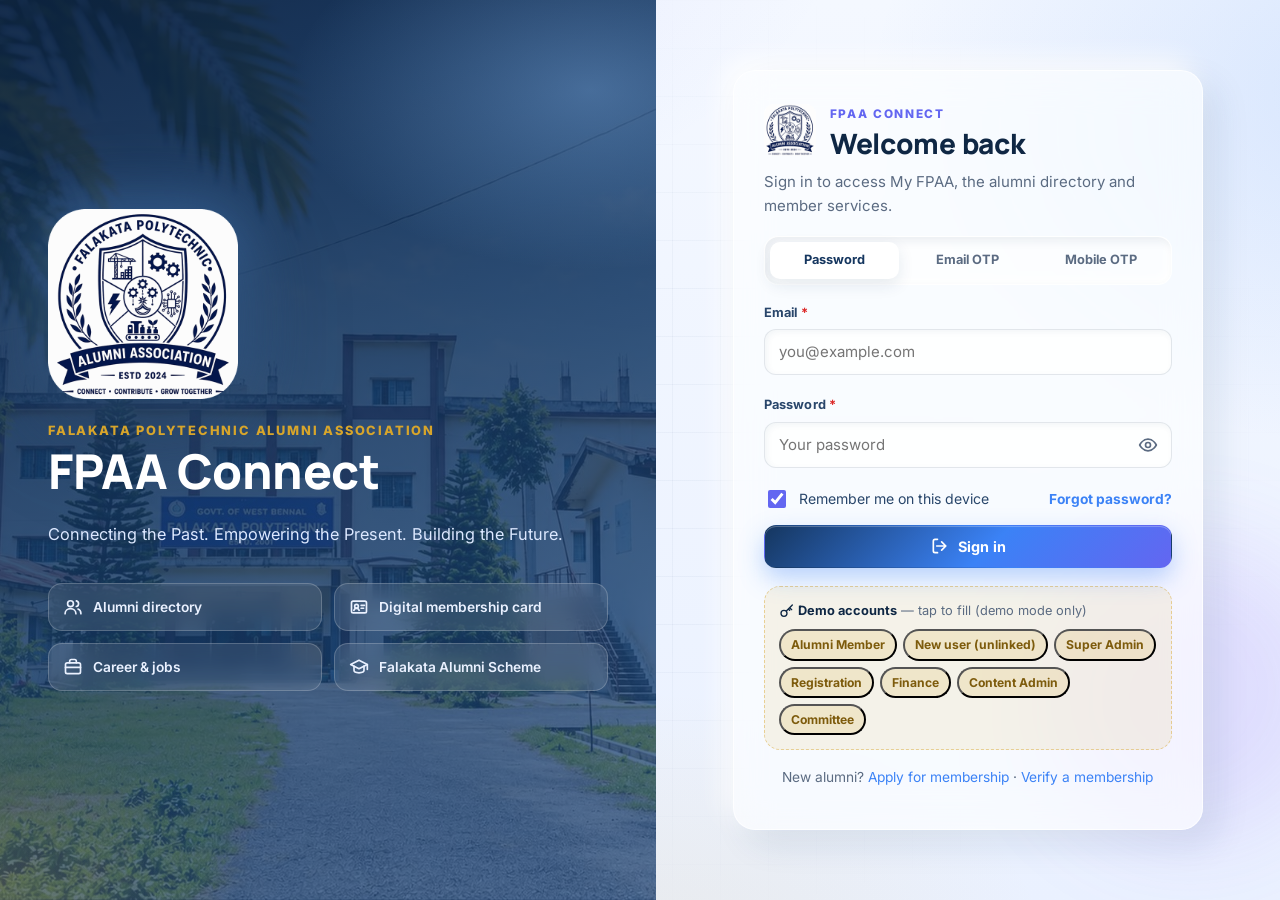
==== login.html @ 3164df7f "Add files via upload" ====
<!DOCTYPE html>
<html lang="en">
<head>
  <meta charset="UTF-8">
  <meta name="viewport" content="width=device-width, initial-scale=1, viewport-fit=cover">
  <title>Sign in — FPAA Connect</title>
  <meta name="description" content="Sign in to FPAA Connect, the official platform of Falakata Polytechnic Alumni Association.">
  <meta name="theme-color" content="#15365F">
  <link rel="icon" type="image/png" href="assets/fpaa-icon-192.png">
  <link rel="apple-touch-icon" href="assets/fpaa-icon-192.png">
  <link rel="preconnect" href="https://fonts.googleapis.com">
  <link rel="preconnect" href="https://fonts.gstatic.com" crossorigin>
  <link href="https://fonts.googleapis.com/css2?family=Inter:wght@400;500;600;700;800&family=Manrope:wght@600;700;800&display=swap" rel="stylesheet">
  <link rel="stylesheet" href="style.css">
</head>
<body data-page="login">
  <div class="app-bg" aria-hidden="true">
    <div class="grid-lines"></div>
    <div class="orb orb-1"></div>
    <div class="orb orb-2"></div>
  </div>

  <div class="login-page">
    <section class="login-brand">
      <img src="assets/fpaa-logo.png" alt="FPAA emblem" data-logo>
      <div>
        <div class="fn">FALAKATA POLYTECHNIC ALUMNI ASSOCIATION</div>
        <h1>FPAA Connect</h1>
      </div>
      <p>Connecting the Past. Empowering the Present. Building the Future.</p>
      <div class="login-feats" id="loginFeats"></div>
    </section>

    <section class="login-side">
      <div class="login-card glass" id="loginCard" aria-live="polite"></div>
    </section>
  </div>

  <div class="toast-stack" id="toastStack" aria-live="assertive"></div>

  <script src="supabase-config.js"></script>
  <script src="script.js"></script>
</body>
</html>
---- style.css ----
/* =====================================================================
   FPAA CONNECT — Design System
   Falakata Polytechnic Alumni Association
   Glassmorphism + Neumorphism + 3D UI
   ---------------------------------------------------------------------
   Sections:
     01 Tokens            09 Tables            17 Directory
     02 Base              10 Modals            18 Membership
     03 Background        11 Toasts/Alerts     19 Career / Events
     04 Layout/Sidebar    12 Charts            20 Donations / Achievements
     05 Topbar            13 Home              21 Memories / Scheme / Notices
     06 Glass surfaces    14 Gallery / Feed    22 Admin
     07 Buttons/Chips     15 My FPAA           23 Chat / Notifications
     08 Forms             16 About             24 Login / Footer / Print / Responsive
   ===================================================================== */

/* ---------- 01 TOKENS ---------- */
:root {
  --navy: #15365F;
  --navy-900: #0B2141;
  --navy-700: #1E4A80;
  --blue: #3B82F6;
  --blue-300: #93C5FD;
  --indigo: #6366F1;
  --violet: #8B5CF6;
  --gold: #D7A52B;
  --gold-soft: #F7E7B8;
  --teal: #0EA5A4;
  --green: #16A34A;
  --amber: #D97706;
  --red: #DC2626;

  --bg: #EEF4FF;
  --bg-2: #F7FAFF;
  --surface: rgba(255, 255, 255, 0.66);
  --surface-strong: rgba(255, 255, 255, 0.86);
  --surface-soft: rgba(255, 255, 255, 0.45);
  --border: rgba(255, 255, 255, 0.75);
  --line: rgba(21, 54, 95, 0.10);
  --line-strong: rgba(21, 54, 95, 0.18);

  --text: #0F2744;
  --text-2: #29466B;
  --muted: #5B6B82;
  --muted-2: #8394AB;

  --grad-brand: linear-gradient(135deg, #15365F 0%, #3B82F6 55%, #6366F1 100%);
  --grad-soft: linear-gradient(135deg, rgba(59, 130, 246, .12), rgba(99, 102, 241, .12));
  --grad-gold: linear-gradient(135deg, #F7DD8B, #D7A52B 55%, #A67C16);

  --shadow-neu: 14px 14px 34px rgba(21, 54, 95, 0.10), -10px -10px 26px rgba(255, 255, 255, 0.85);
  --shadow-soft: 0 10px 30px rgba(21, 54, 95, 0.08);
  --shadow-lift: 0 22px 48px rgba(21, 54, 95, 0.16);
  --shadow-inset: inset 4px 4px 10px rgba(21, 54, 95, 0.08), inset -4px -4px 10px rgba(255, 255, 255, 0.9);
  --glow: 0 0 0 1px rgba(99, 102, 241, .18), 0 8px 30px rgba(59, 130, 246, .22);

  --r-sm: 10px;
  --r-md: 16px;
  --r-lg: 22px;
  --r-xl: 28px;

  --sidebar-w: 272px;
  --topbar-h: 72px;

  --font-body: "Inter", system-ui, -apple-system, "Segoe UI", Roboto, sans-serif;
  --font-head: "Manrope", "Inter", system-ui, -apple-system, "Segoe UI", sans-serif;

  --ease: cubic-bezier(.22, .8, .24, 1);
  --t-fast: .18s var(--ease);
  --t-med: .35s var(--ease);
}

/* ---------- 02 BASE ---------- */
*, *::before, *::after { box-sizing: border-box; }
html { -webkit-text-size-adjust: 100%; scroll-behavior: smooth; }
body {
  margin: 0;
  font-family: var(--font-body);
  font-size: 15px;
  line-height: 1.6;
  color: var(--text);
  background: var(--bg);
  min-height: 100vh;
  overflow-x: hidden;
  -webkit-font-smoothing: antialiased;
}
h1, h2, h3, h4, h5 { font-family: var(--font-head); color: var(--text); margin: 0 0 .4em; line-height: 1.2; letter-spacing: -.01em; }
h1 { font-size: clamp(1.8rem, 3.2vw, 2.6rem); font-weight: 800; }
h2 { font-size: clamp(1.35rem, 2.2vw, 1.75rem); font-weight: 800; }
h3 { font-size: 1.15rem; font-weight: 700; }
h4 { font-size: 1rem; font-weight: 700; }
p { margin: 0 0 .8em; }
a { color: var(--blue); text-decoration: none; }
a:hover { text-decoration: underline; }
img { max-width: 100%; display: block; }
button, input, select, textarea { font: inherit; color: inherit; }
button { cursor: pointer; }
:focus-visible { outline: 3px solid rgba(59, 130, 246, .45); outline-offset: 2px; border-radius: 8px; }
.sr-only { position: absolute; width: 1px; height: 1px; padding: 0; margin: -1px; overflow: hidden; clip: rect(0 0 0 0); white-space: nowrap; border: 0; }
.muted { color: var(--muted); }
.small { font-size: .86rem; }
.nowrap { white-space: nowrap; }
.break { overflow-wrap: anywhere; word-break: break-word; }
.mono { font-family: ui-monospace, "SF Mono", Menlo, Consolas, monospace; font-size: .92em; }
.hidden { display: none !important; }
.stack > * + * { margin-top: 14px; }
.row { display: flex; align-items: center; gap: 10px; flex-wrap: wrap; }
.row-between { display: flex; align-items: center; justify-content: space-between; gap: 12px; flex-wrap: wrap; }
.grow { flex: 1 1 auto; min-width: 0; }
.eyebrow {
  display: inline-flex; align-items: center; gap: 8px;
  font-size: .74rem; font-weight: 800; letter-spacing: .14em; text-transform: uppercase;
  color: var(--indigo);
}
.ico { width: 20px; height: 20px; flex: none; display: inline-block; vertical-align: middle; }
.ico-sm { width: 16px; height: 16px; }
.ico-lg { width: 26px; height: 26px; }

/* ---------- 03 BACKGROUND ---------- */
.app-bg { position: fixed; inset: 0; z-index: -1; overflow: hidden; pointer-events: none;
  background:
    radial-gradient(1200px 600px at 10% -10%, rgba(99, 102, 241, .14), transparent 60%),
    radial-gradient(900px 600px at 110% 10%, rgba(59, 130, 246, .16), transparent 60%),
    radial-gradient(700px 500px at 50% 110%, rgba(215, 165, 43, .10), transparent 60%),
    linear-gradient(180deg, #F4F8FF 0%, #EAF1FF 100%);
}
.app-bg .orb { position: absolute; border-radius: 50%; filter: blur(50px); opacity: .55; animation: orbFloat 22s ease-in-out infinite; }
.app-bg .orb-1 { width: 380px; height: 380px; left: -80px; top: 30%; background: rgba(59, 130, 246, .30); }
.app-bg .orb-2 { width: 300px; height: 300px; right: -60px; top: 60%; background: rgba(139, 92, 246, .26); animation-delay: -7s; }
.app-bg .orb-3 { width: 240px; height: 240px; left: 45%; top: -80px; background: rgba(99, 102, 241, .22); animation-delay: -13s; }
.app-bg .grid-lines { position: absolute; inset: 0;
  background-image: linear-gradient(rgba(21, 54, 95, .035) 1px, transparent 1px), linear-gradient(90deg, rgba(21, 54, 95, .035) 1px, transparent 1px);
  background-size: 48px 48px; mask-image: radial-gradient(ellipse at center, #000 30%, transparent 75%);
}
@keyframes orbFloat { 0%, 100% { transform: translate(0, 0) scale(1); } 33% { transform: translate(40px, -30px) scale(1.08); } 66% { transform: translate(-30px, 20px) scale(.95); } }

/* ---------- 04 LAYOUT / SIDEBAR ---------- */
.app-shell { display: flex; min-height: 100vh; }
.sidebar {
  position: fixed; top: 0; left: 0; bottom: 0; width: var(--sidebar-w); z-index: 60;
  display: flex; flex-direction: column;
  padding: 18px 14px;
  background: linear-gradient(180deg, rgba(255, 255, 255, .80), rgba(240, 246, 255, .72));
  backdrop-filter: blur(22px) saturate(160%); -webkit-backdrop-filter: blur(22px) saturate(160%);
  border-right: 1px solid var(--border);
  box-shadow: 8px 0 40px rgba(21, 54, 95, .06);
  transition: transform var(--t-med);
}
.sb-brand { display: flex; align-items: center; gap: 12px; padding: 6px 8px 16px; border-bottom: 1px solid var(--line); margin-bottom: 10px; }
.sb-brand img { width: 50px; height: 50px; filter: drop-shadow(0 6px 12px rgba(21, 54, 95, .30)); transition: transform .6s var(--ease); }
.sb-brand:hover img { transform: perspective(300px) rotateY(-14deg) scale(1.05); }
.sb-brand .t1 { font-family: var(--font-head); font-weight: 800; font-size: 1.12rem; color: var(--navy); line-height: 1.1; }
.sb-brand .t2 { font-size: .68rem; font-weight: 700; letter-spacing: .08em; color: var(--muted); text-transform: uppercase; line-height: 1.3; }
.sb-nav { flex: 1; overflow-y: auto; padding: 4px 2px; scrollbar-width: thin; }
.sb-group { font-size: .68rem; font-weight: 800; letter-spacing: .14em; color: var(--muted-2); text-transform: uppercase; padding: 14px 12px 6px; }
.sb-link {
  position: relative; display: flex; align-items: center; gap: 12px; width: 100%;
  padding: 10px 12px; margin: 2px 0; border: 0; background: transparent; border-radius: 12px;
  color: var(--text-2); font-weight: 600; font-size: .93rem; text-align: left; text-decoration: none;
  transition: background var(--t-fast), color var(--t-fast), transform var(--t-fast);
}
.sb-link:hover { background: rgba(59, 130, 246, .08); color: var(--navy); text-decoration: none; transform: translateX(2px); }
.sb-link .ico { color: var(--muted); transition: color var(--t-fast); }
.sb-link.active { background: linear-gradient(135deg, rgba(59, 130, 246, .16), rgba(99, 102, 241, .14)); color: var(--navy); box-shadow: inset 0 0 0 1px rgba(99, 102, 241, .18); }
.sb-link.active .ico { color: var(--indigo); }
.sb-link.active::before { content: ""; position: absolute; left: -14px; top: 8px; bottom: 8px; width: 4px; border-radius: 0 4px 4px 0; background: var(--grad-brand); box-shadow: 0 0 12px rgba(99, 102, 241, .6); }
.sb-link .lock { margin-left: auto; width: 14px; height: 14px; color: var(--muted-2); }
.sb-foot { border-top: 1px solid var(--line); padding: 12px 6px 2px; font-size: .74rem; color: var(--muted); }
.sb-foot .mode { display: inline-flex; align-items: center; gap: 6px; padding: 4px 10px; border-radius: 99px; background: rgba(215, 165, 43, .14); color: #8A6510; font-weight: 700; }
.sb-foot .mode.live { background: rgba(22, 163, 74, .12); color: var(--green); }
.sb-overlay { position: fixed; inset: 0; background: rgba(11, 33, 65, .35); backdrop-filter: blur(3px); z-index: 55; opacity: 0; visibility: hidden; transition: opacity var(--t-med), visibility var(--t-med); }

.main { flex: 1; min-width: 0; margin-left: var(--sidebar-w); display: flex; flex-direction: column; min-height: 100vh; }
.view { flex: 1; width: 100%; max-width: 1480px; margin: 0 auto; padding: 26px 30px 90px; }
.view-enter { animation: morphIn .55s var(--ease) both; }
@keyframes morphIn { from { opacity: 0; transform: translateY(14px) scale(.985); filter: blur(6px); } to { opacity: 1; transform: none; filter: none; } }
.reveal { animation: fadeUp .6s var(--ease) both; }
@keyframes fadeUp { from { opacity: 0; transform: translateY(12px); } to { opacity: 1; transform: none; } }

/* ---------- 05 TOPBAR ---------- */
.topbar {
  position: sticky; top: 0; z-index: 40; height: var(--topbar-h);
  display: flex; align-items: center; gap: 14px; padding: 0 30px;
  background: rgba(244, 248, 255, .72); backdrop-filter: blur(18px) saturate(160%); -webkit-backdrop-filter: blur(18px) saturate(160%);
  border-bottom: 1px solid var(--border);
}
.icon-btn.tb-burger { display: none; }
.tb-title { min-width: 0; flex: 1; }
.tb-title .crumb { font-size: .72rem; font-weight: 700; letter-spacing: .1em; text-transform: uppercase; color: var(--muted-2); }
.tb-title .name { font-family: var(--font-head); font-weight: 800; font-size: 1.2rem; color: var(--navy); white-space: nowrap; overflow: hidden; text-overflow: ellipsis; }
.tb-actions { display: flex; align-items: center; gap: 10px; }
.icon-btn {
  position: relative; width: 44px; height: 44px; border-radius: 14px; border: 1px solid var(--border);
  display: inline-grid; place-items: center; color: var(--navy);
  background: var(--surface-strong); box-shadow: 6px 6px 14px rgba(21, 54, 95, .08), -4px -4px 12px rgba(255, 255, 255, .9);
  transition: transform var(--t-fast), box-shadow var(--t-fast);
}
.icon-btn:hover { transform: translateY(-2px); box-shadow: var(--glow); }
.icon-btn .badge { position: absolute; top: -5px; right: -5px; }
.badge { min-width: 20px; height: 20px; padding: 0 6px; border-radius: 99px; background: linear-gradient(135deg, #EF4444, #DB2777); color: #fff; font-size: .7rem; font-weight: 800; display: inline-grid; place-items: center; box-shadow: 0 4px 10px rgba(219, 39, 119, .35); }
.user-chip { display: flex; align-items: center; gap: 10px; padding: 5px 12px 5px 5px; border-radius: 99px; border: 1px solid var(--border); background: var(--surface-strong); box-shadow: var(--shadow-soft); max-width: 260px; }
.user-chip .who { min-width: 0; line-height: 1.2; }
.user-chip .who b { display: block; font-size: .86rem; white-space: nowrap; overflow: hidden; text-overflow: ellipsis; }
.user-chip .who span { font-size: .72rem; color: var(--muted); }

/* ---------- 06 GLASS SURFACES ---------- */
.glass {
  background: var(--surface);
  backdrop-filter: blur(18px) saturate(160%); -webkit-backdrop-filter: blur(18px) saturate(160%);
  border: 1px solid var(--border);
  border-radius: var(--r-lg);
  box-shadow: var(--shadow-neu);
}
.card { padding: 22px; min-width: 0; }
.card-lift { transition: transform var(--t-med), box-shadow var(--t-med); }
.card-lift:hover { transform: translateY(-4px); box-shadow: var(--shadow-lift); }
.card-head { display: flex; align-items: flex-start; justify-content: space-between; gap: 12px; margin-bottom: 16px; flex-wrap: wrap; }
.card-head h3 { margin: 2px 0 0; }
.card-head .sub { margin: 4px 0 0; color: var(--muted); font-size: .9rem; }
.section { margin-top: 26px; }
.section-head { display: flex; align-items: flex-end; justify-content: space-between; gap: 14px; margin-bottom: 16px; flex-wrap: wrap; }
.section-head h2 { margin: 4px 0 0; }
.section-head p { margin: 4px 0 0; color: var(--muted); max-width: 760px; }
.page-head { display: flex; align-items: flex-end; justify-content: space-between; gap: 18px; flex-wrap: wrap; margin-bottom: 22px; }
.page-head h1 { margin: 6px 0 4px; }
.page-head p { margin: 0; color: var(--muted); max-width: 760px; }
.ico-tile {
  width: 46px; height: 46px; border-radius: 14px; display: grid; place-items: center; flex: none;
  color: #fff; background: var(--grad-brand); box-shadow: 0 10px 22px rgba(59, 130, 246, .35), inset 0 1px 0 rgba(255, 255, 255, .35);
}
.ico-tile.gold { background: var(--grad-gold); box-shadow: 0 10px 22px rgba(215, 165, 43, .35); }
.ico-tile.violet { background: linear-gradient(135deg, #6366F1, #8B5CF6); }
.ico-tile.teal { background: linear-gradient(135deg, #0EA5A4, #3B82F6); }
.ico-tile.soft { background: var(--grad-soft); color: var(--indigo); box-shadow: var(--shadow-inset); }
.grid { display: grid; gap: 18px; }
.grid-2 { grid-template-columns: repeat(2, minmax(0, 1fr)); }
.grid-3 { grid-template-columns: repeat(3, minmax(0, 1fr)); }
.grid-4 { grid-template-columns: repeat(4, minmax(0, 1fr)); }
.grid-auto { grid-template-columns: repeat(auto-fill, minmax(260px, 1fr)); }
.split-2 { grid-template-columns: minmax(0, 1.6fr) minmax(0, 1fr); }
.grid > *, .quick-list > *, .stack > * { min-width: 0; }
.grid-auto-sm { grid-template-columns: repeat(auto-fill, minmax(200px, 1fr)); }
.divider { height: 1px; background: var(--line); margin: 16px 0; border: 0; }

/* ---------- 07 BUTTONS / CHIPS / PILLS ---------- */
.btn {
  display: inline-flex; align-items: center; justify-content: center; gap: 8px;
  min-height: 42px; padding: 9px 18px; border-radius: 12px; border: 1px solid transparent;
  font-weight: 700; font-size: .9rem; letter-spacing: .01em; white-space: nowrap; text-decoration: none;
  transition: transform var(--t-fast), box-shadow var(--t-fast), background var(--t-fast), opacity var(--t-fast);
}
.btn:hover { text-decoration: none; transform: translateY(-2px); }
.btn:active { transform: translateY(0) scale(.98); }
.btn[disabled], .btn.is-disabled { opacity: .5; cursor: not-allowed; transform: none !important; box-shadow: none !important; }
.btn-primary { color: #fff; background: var(--grad-brand); box-shadow: 0 10px 24px rgba(59, 130, 246, .35), inset 0 1px 0 rgba(255, 255, 255, .25); }
.btn-primary:hover { box-shadow: 0 14px 30px rgba(99, 102, 241, .42); }
.btn-gold { color: #3A2A05; background: var(--grad-gold); box-shadow: 0 10px 22px rgba(215, 165, 43, .35); }
.btn-ghost { color: var(--navy); background: var(--surface-strong); border-color: var(--border); box-shadow: 6px 6px 14px rgba(21, 54, 95, .07), -4px -4px 12px rgba(255, 255, 255, .9); }
.btn-ghost:hover { box-shadow: var(--glow); }
.btn-soft { color: var(--indigo); background: rgba(99, 102, 241, .10); }
.btn-danger { color: #fff; background: linear-gradient(135deg, #EF4444, #DC2626); box-shadow: 0 8px 20px rgba(220, 38, 38, .28); }
.btn-success { color: #fff; background: linear-gradient(135deg, #22C55E, #16A34A); box-shadow: 0 8px 20px rgba(22, 163, 74, .26); }
.btn-sm { min-height: 34px; padding: 6px 12px; font-size: .8rem; border-radius: 10px; }
.btn-xs { min-height: 28px; padding: 4px 10px; font-size: .74rem; border-radius: 8px; gap: 5px; }
.btn-block { width: 100%; }
.btn .spinner { width: 16px; height: 16px; border-radius: 50%; border: 2px solid currentColor; border-right-color: transparent; animation: spin .7s linear infinite; }
@keyframes spin { to { transform: rotate(360deg); } }
.btn-group { display: flex; gap: 8px; flex-wrap: wrap; }
.link-btn { background: none; border: 0; padding: 0; color: var(--blue); font-weight: 700; }
.link-btn:hover { text-decoration: underline; }

.chip { display: inline-flex; align-items: center; gap: 6px; padding: 4px 10px; border-radius: 99px; font-size: .76rem; font-weight: 700; background: rgba(59, 130, 246, .10); color: var(--navy-700); white-space: nowrap; max-width: 100%; overflow: hidden; text-overflow: ellipsis; }
.chip.gold { background: rgba(215, 165, 43, .16); color: #7D5B0C; }
.chip.violet { background: rgba(139, 92, 246, .12); color: #5B34C7; }
.chip.teal { background: rgba(14, 165, 164, .12); color: #0B7C7B; }
.chip.slate { background: rgba(91, 107, 130, .12); color: var(--text-2); }
.pill { display: inline-flex; align-items: center; gap: 6px; padding: 4px 11px; border-radius: 99px; font-size: .74rem; font-weight: 800; letter-spacing: .02em; white-space: nowrap; border: 1px solid transparent; }
.pill::before { content: ""; width: 7px; height: 7px; border-radius: 50%; background: currentColor; }
.pill-green { color: #15803D; background: rgba(34, 197, 94, .14); border-color: rgba(34, 197, 94, .25); }
.pill-amber { color: #B45309; background: rgba(245, 158, 11, .14); border-color: rgba(245, 158, 11, .28); }
.pill-blue { color: #1D4ED8; background: rgba(59, 130, 246, .12); border-color: rgba(59, 130, 246, .25); }
.pill-violet { color: #6D28D9; background: rgba(139, 92, 246, .12); border-color: rgba(139, 92, 246, .25); }
.pill-red { color: #B91C1C; background: rgba(239, 68, 68, .12); border-color: rgba(239, 68, 68, .25); }
.pill-slate { color: #475569; background: rgba(100, 116, 139, .12); border-color: rgba(100, 116, 139, .25); }
.pill-gold { color: #8A6510; background: rgba(215, 165, 43, .16); border-color: rgba(215, 165, 43, .35); }

.tabs { display: inline-flex; gap: 4px; padding: 5px; border-radius: 14px; background: rgba(255, 255, 255, .55); border: 1px solid var(--border); box-shadow: var(--shadow-inset); flex-wrap: wrap; max-width: 100%; }
.tab { border: 0; background: transparent; padding: 8px 16px; border-radius: 10px; font-weight: 700; font-size: .86rem; color: var(--muted); transition: all var(--t-fast); white-space: nowrap; }
.tab:hover { color: var(--navy); }
.tab.active { background: #fff; color: var(--navy); box-shadow: 0 6px 16px rgba(21, 54, 95, .10); }

/* ---------- 08 FORMS ---------- */
.form-grid { display: grid; grid-template-columns: repeat(2, minmax(0, 1fr)); gap: 14px 16px; }
.form-grid .span-2 { grid-column: 1 / -1; }
.field { display: flex; flex-direction: column; gap: 6px; min-width: 0; }
.field > label, .field-label { font-size: .8rem; font-weight: 700; color: var(--text-2); letter-spacing: .01em; }
.field .req { color: var(--red); }
.field .hint { font-size: .76rem; color: var(--muted); }
.field .err { font-size: .76rem; color: var(--red); font-weight: 600; min-height: 0; }
.input, .select, .textarea {
  width: 100%; min-height: 44px; padding: 10px 14px; border-radius: 12px;
  border: 1px solid rgba(21, 54, 95, .12); background: rgba(255, 255, 255, .85);
  box-shadow: inset 2px 2px 6px rgba(21, 54, 95, .05);
  transition: border-color var(--t-fast), box-shadow var(--t-fast), background var(--t-fast);
  min-width: 0;
}
.textarea { min-height: 110px; resize: vertical; line-height: 1.5; }
.select { appearance: none; -webkit-appearance: none; padding-right: 38px;
  background-image: url("data:image/svg+xml,%3Csvg xmlns='http://www.w3.org/2000/svg' width='16' height='16' fill='none' stroke='%235B6B82' stroke-width='2' stroke-linecap='round' stroke-linejoin='round' viewBox='0 0 24 24'%3E%3Cpath d='m6 9 6 6 6-6'/%3E%3C/svg%3E");
  background-repeat: no-repeat; background-position: right 12px center; }
.input:focus, .select:focus, .textarea:focus { outline: none; border-color: rgba(59, 130, 246, .55); box-shadow: 0 0 0 4px rgba(59, 130, 246, .14); background: #fff; }
.input[disabled], .select[disabled], .textarea[disabled] { background: rgba(226, 234, 246, .6); color: var(--muted); cursor: not-allowed; }
.input.invalid, .select.invalid, .textarea.invalid { border-color: rgba(220, 38, 38, .55); box-shadow: 0 0 0 4px rgba(220, 38, 38, .10); }
.input-icon { position: relative; }
.input-icon .ico { position: absolute; left: 13px; top: 50%; transform: translateY(-50%); color: var(--muted-2); pointer-events: none; }
.input-icon .input { padding-left: 40px; }
.check { display: flex; align-items: flex-start; gap: 10px; font-size: .88rem; color: var(--text-2); cursor: pointer; }
.check input { width: 18px; height: 18px; margin-top: 2px; accent-color: var(--indigo); flex: none; }
.form-actions { display: flex; gap: 10px; justify-content: flex-end; flex-wrap: wrap; margin-top: 18px; }
.file-drop {
  display: flex; align-items: center; gap: 14px; padding: 14px; border-radius: 14px;
  border: 1.5px dashed rgba(99, 102, 241, .35); background: rgba(99, 102, 241, .05);
}
.file-drop input[type=file] { font-size: .82rem; max-width: 100%; min-width: 0; }
.preview-thumb { width: 72px; height: 72px; border-radius: 14px; object-fit: cover; background: var(--grad-soft); flex: none; border: 2px solid #fff; box-shadow: var(--shadow-soft); }

.toolbar { display: flex; gap: 10px; flex-wrap: wrap; align-items: center; padding: 14px; margin-bottom: 18px; }
.toolbar .input-icon { flex: 1 1 240px; min-width: 200px; }
.toolbar .select { width: auto; min-width: 150px; flex: 0 1 190px; }
.toolbar .count { margin-left: auto; font-size: .82rem; color: var(--muted); font-weight: 600; white-space: nowrap; }

/* ---------- 09 TABLES ---------- */
.table-wrap { width: 100%; overflow: auto; border-radius: var(--r-md); border: 1px solid var(--line); background: rgba(255, 255, 255, .6); -webkit-overflow-scrolling: touch; }
.table-wrap.tall { max-height: 560px; }
.data-table { width: 100%; border-collapse: separate; border-spacing: 0; font-size: .86rem; min-width: 640px; }
.data-table th {
  position: sticky; top: 0; z-index: 1; text-align: left; font-size: .72rem; font-weight: 800; letter-spacing: .08em; text-transform: uppercase;
  color: var(--muted); background: rgba(241, 246, 255, .96); padding: 12px 14px; border-bottom: 1px solid var(--line-strong); white-space: nowrap;
}
.data-table td { padding: 12px 14px; border-bottom: 1px solid var(--line); vertical-align: middle; color: var(--text-2); }
.data-table tr:last-child td { border-bottom: 0; }
.data-table tbody tr { transition: background var(--t-fast); }
.data-table tbody tr:hover { background: rgba(59, 130, 246, .05); }
.data-table .t-strong { font-weight: 700; color: var(--text); }
.data-table .actions { display: flex; gap: 6px; flex-wrap: nowrap; }
.data-table.wide { min-width: 1280px; }
.pager { display: flex; align-items: center; justify-content: space-between; gap: 10px; flex-wrap: wrap; margin-top: 14px; font-size: .84rem; color: var(--muted); }
.pager .pages { display: flex; gap: 6px; flex-wrap: wrap; }
.pager .pg { min-width: 36px; height: 36px; border-radius: 10px; border: 1px solid var(--border); background: var(--surface-strong); font-weight: 700; color: var(--navy); }
.pager .pg.active { background: var(--grad-brand); color: #fff; border-color: transparent; }
.pager .pg[disabled] { opacity: .45; cursor: not-allowed; }

/* ---------- 10 MODALS ---------- */
.modal-root { position: fixed; inset: 0; z-index: 200; display: grid; place-items: center; padding: 20px; visibility: hidden; }
.modal-root.open { visibility: visible; }
.modal-backdrop { position: absolute; inset: 0; background: rgba(11, 33, 65, .42); backdrop-filter: blur(8px); -webkit-backdrop-filter: blur(8px); opacity: 0; transition: opacity var(--t-med); }
.modal-root.open .modal-backdrop { opacity: 1; }
.modal {
  position: relative; width: min(720px, 100%); max-height: calc(100vh - 40px); max-height: calc(100dvh - 40px);
  display: flex; flex-direction: column; border-radius: var(--r-xl);
  background: linear-gradient(160deg, rgba(255, 255, 255, .94), rgba(240, 246, 255, .90));
  backdrop-filter: blur(24px); -webkit-backdrop-filter: blur(24px);
  border: 1px solid var(--border); box-shadow: 0 40px 90px rgba(11, 33, 65, .35);
  opacity: 0; transform: translateY(18px) scale(.97); transition: opacity var(--t-med), transform var(--t-med);
}
.modal-root.open .modal { opacity: 1; transform: none; }
.modal.sm { width: min(480px, 100%); }
.modal.lg { width: min(960px, 100%); }
.modal.xl { width: min(1140px, 100%); }
.modal-head { display: flex; align-items: flex-start; gap: 14px; padding: 20px 22px 14px; border-bottom: 1px solid var(--line); }
.modal-head .ttl { flex: 1; min-width: 0; }
.modal-head h3 { margin: 2px 0 0; overflow-wrap: anywhere; }
.modal-close { flex: none; }
.modal-body { padding: 20px 22px; overflow-y: auto; overflow-x: hidden; }
.modal-foot { padding: 14px 22px 20px; border-top: 1px solid var(--line); display: flex; justify-content: flex-end; gap: 10px; flex-wrap: wrap; }
.modal-hero-img { width: 100%; aspect-ratio: 16 / 7; object-fit: cover; border-radius: var(--r-md); margin-bottom: 16px; }
.kv { display: grid; grid-template-columns: minmax(120px, 38%) minmax(0, 1fr); gap: 10px 16px; font-size: .9rem; }
.kv dt { color: var(--muted); font-weight: 600; }
.kv dd { margin: 0; color: var(--text); font-weight: 600; overflow-wrap: anywhere; }
body.modal-open { overflow: hidden; }

/* ---------- 11 TOASTS / ALERTS / EMPTY / LOADING ---------- */
.toast-stack { position: fixed; top: 16px; right: 16px; z-index: 400; display: flex; flex-direction: column; gap: 10px; width: min(380px, calc(100vw - 32px)); pointer-events: none; }
.toast {
  pointer-events: auto; display: flex; gap: 12px; align-items: flex-start; padding: 14px 16px; border-radius: 16px;
  background: rgba(255, 255, 255, .94); backdrop-filter: blur(16px); border: 1px solid var(--border);
  box-shadow: 0 18px 40px rgba(11, 33, 65, .18); animation: toastIn .35s var(--ease) both; border-left: 4px solid var(--blue);
}
.toast.success { border-left-color: var(--green); }
.toast.error { border-left-color: var(--red); }
.toast.warn { border-left-color: var(--amber); }
.toast .t-body { flex: 1; min-width: 0; font-size: .88rem; }
.toast .t-body b { display: block; font-size: .9rem; }
.toast.out { animation: toastOut .3s var(--ease) both; }
@keyframes toastIn { from { opacity: 0; transform: translateX(30px); } to { opacity: 1; transform: none; } }
@keyframes toastOut { to { opacity: 0; transform: translateX(30px); } }
.alert { display: flex; gap: 12px; align-items: flex-start; padding: 13px 16px; border-radius: 14px; font-size: .88rem; border: 1px solid; }
.alert .ico { margin-top: 1px; }
.alert b { display: block; }
.alert-info { background: rgba(59, 130, 246, .08); border-color: rgba(59, 130, 246, .22); color: #1E3A8A; }
.alert-success { background: rgba(34, 197, 94, .09); border-color: rgba(34, 197, 94, .28); color: #14532D; }
.alert-error { background: rgba(239, 68, 68, .08); border-color: rgba(239, 68, 68, .26); color: #7F1D1D; }
.alert-warn { background: rgba(245, 158, 11, .10); border-color: rgba(245, 158, 11, .30); color: #78350F; }
.form-msg:empty { display: none; }
.form-msg { margin-top: 14px; }
.empty {
  display: flex; flex-direction: column; align-items: center; justify-content: center; text-align: center; gap: 10px;
  padding: 40px 20px; border-radius: var(--r-lg); border: 1.5px dashed rgba(99, 102, 241, .25);
  background: linear-gradient(160deg, rgba(255, 255, 255, .6), rgba(238, 244, 255, .5)); color: var(--muted);
}
.empty .ico-tile { margin-bottom: 4px; }
.empty b { color: var(--text); font-size: 1rem; }
.skeleton { border-radius: 12px; background: linear-gradient(90deg, rgba(226, 234, 246, .7) 25%, rgba(255, 255, 255, .9) 50%, rgba(226, 234, 246, .7) 75%); background-size: 200% 100%; animation: shimmer 1.3s infinite; }
@keyframes shimmer { to { background-position: -200% 0; } }
.loading-block { display: flex; align-items: center; justify-content: center; gap: 12px; padding: 60px 20px; color: var(--muted); font-weight: 600; }
.loading-block .spinner { width: 26px; height: 26px; border-radius: 50%; border: 3px solid rgba(99, 102, 241, .25); border-top-color: var(--indigo); animation: spin .8s linear infinite; }

/* ---------- 12 CHARTS ---------- */
.chart-card { display: flex; flex-direction: column; }
.chart-body { display: grid; grid-template-columns: repeat(auto-fit, minmax(min(100%, 190px), 1fr)); gap: 18px; align-items: center; }
.donut-wrap { position: relative; width: 100%; max-width: 190px; aspect-ratio: 1; margin: 0 auto; }
.donut-wrap svg { width: 100%; height: 100%; transform: rotate(-90deg); filter: drop-shadow(0 10px 18px rgba(21, 54, 95, .15)); }
.donut-wrap circle.seg { transition: stroke-width var(--t-fast), opacity var(--t-fast); cursor: pointer; }
.donut-wrap circle.seg:hover, .donut-wrap circle.seg.hl { stroke-width: 30; }
.donut-center { position: absolute; inset: 0; display: grid; place-items: center; text-align: center; pointer-events: none; }
.donut-center b { display: block; font-family: var(--font-head); font-size: 1.7rem; font-weight: 800; color: var(--navy); line-height: 1; }
.donut-center span { font-size: .7rem; font-weight: 700; letter-spacing: .08em; text-transform: uppercase; color: var(--muted); }
.legend { display: grid; gap: 8px; min-width: 0; }
.legend-item { display: grid; grid-template-columns: 12px minmax(0, 1fr) auto; align-items: center; gap: 10px; padding: 8px 12px; border-radius: 12px; background: rgba(255, 255, 255, .7); border: 1px solid var(--line); font-size: .84rem; transition: transform var(--t-fast), box-shadow var(--t-fast); }
.legend-item:hover, .legend-item.hl { transform: translateX(3px); box-shadow: var(--shadow-soft); }
.legend-item .sw { width: 12px; height: 12px; border-radius: 4px; }
.legend-item .lb { font-weight: 600; color: var(--text-2); white-space: nowrap; overflow: hidden; text-overflow: ellipsis; }
.legend-item .vl { font-weight: 800; color: var(--navy); white-space: nowrap; }
.legend-item .vl small { color: var(--muted); font-weight: 600; margin-left: 4px; }
.bar-chart { width: 100%; }
.bar-chart svg { width: 100%; height: auto; display: block; overflow: visible; }
.bar-chart .bar { transition: opacity var(--t-fast); }
.bar-chart .bar:hover { opacity: .8; }
.chart-legend-inline { display: flex; gap: 14px; flex-wrap: wrap; font-size: .8rem; color: var(--muted); font-weight: 600; margin-top: 8px; }
.chart-legend-inline span { display: inline-flex; align-items: center; gap: 6px; }
.chart-legend-inline i { width: 10px; height: 10px; border-radius: 3px; display: inline-block; }

/* ---------- 13 HOME ---------- */
.home-hero {
  position: relative; overflow: hidden; padding: 34px; border-radius: var(--r-xl);
  display: grid; grid-template-columns: minmax(0, 1.25fr) minmax(0, 1fr); gap: 28px; align-items: center;
  background: linear-gradient(135deg, rgba(21, 54, 95, .96), rgba(30, 74, 128, .92) 45%, rgba(99, 102, 241, .88));
  color: #EAF1FF; box-shadow: 0 30px 70px rgba(21, 54, 95, .30); border: 1px solid rgba(255, 255, 255, .2);
}
.home-hero::before { content: ""; position: absolute; inset: 0; pointer-events: none;
  background: radial-gradient(500px 300px at 85% 10%, rgba(147, 197, 253, .35), transparent 60%), radial-gradient(400px 260px at 0% 100%, rgba(215, 165, 43, .22), transparent 60%);
}
.home-hero .hero-lines { position: absolute; inset: 0; opacity: .25; pointer-events: none;
  background-image: linear-gradient(rgba(255, 255, 255, .08) 1px, transparent 1px), linear-gradient(90deg, rgba(255, 255, 255, .08) 1px, transparent 1px);
  background-size: 36px 36px; mask-image: linear-gradient(90deg, transparent, #000 30%, #000 70%, transparent);
}
.home-hero .float-ring { position: absolute; border-radius: 50%; border: 1px solid rgba(255, 255, 255, .18); pointer-events: none; animation: ringSpin 30s linear infinite; }
.home-hero .fr-1 { width: 520px; height: 520px; right: -160px; top: -200px; border-style: dashed; }
.home-hero .fr-2 { width: 300px; height: 300px; right: 60px; bottom: -180px; animation-direction: reverse; }
@keyframes ringSpin { to { transform: rotate(360deg); } }
.hero-main { position: relative; z-index: 1; display: flex; gap: 24px; align-items: center; min-width: 0; }
.hero-emblem { width: 150px; height: 150px; flex: none; perspective: 700px; }
.hero-emblem img { width: 100%; height: 100%; filter: drop-shadow(0 20px 30px rgba(0, 0, 0, .35)) drop-shadow(0 0 22px rgba(96, 165, 250, .45)); transition: transform .5s var(--ease); animation: emblemFloat 6s ease-in-out infinite; }
@keyframes emblemFloat { 0%, 100% { transform: translateY(0) rotateY(-8deg); } 50% { transform: translateY(-8px) rotateY(8deg); } }
.hero-copy { min-width: 0; }
.hero-copy .eyebrow { color: #BFD6FF; }
.hero-copy h1 { color: #fff; font-size: clamp(2rem, 4.2vw, 3.3rem); letter-spacing: .02em; margin: 8px 0 8px; text-shadow: 0 6px 30px rgba(96, 165, 250, .45); }
.hero-copy .tagline { font-size: 1.04rem; color: #DCE8FF; font-weight: 500; margin-bottom: 18px; }
.hero-copy .btn-ghost { background: rgba(255, 255, 255, .14); color: #fff; border-color: rgba(255, 255, 255, .28); box-shadow: none; backdrop-filter: blur(8px); }
.hero-copy .btn-ghost:hover { background: rgba(255, 255, 255, .22); }
.hero-stats { position: relative; z-index: 1; display: grid; grid-template-columns: repeat(2, minmax(0, 1fr)); gap: 12px; }
.hero-stat { padding: 16px; border-radius: 18px; background: rgba(255, 255, 255, .12); border: 1px solid rgba(255, 255, 255, .22); backdrop-filter: blur(12px); transition: transform var(--t-med), background var(--t-med); min-width: 0; }
.hero-stat:hover { transform: translateY(-3px) rotateX(4deg); background: rgba(255, 255, 255, .18); }
.hero-stat b { display: block; font-family: var(--font-head); font-size: 1.9rem; font-weight: 800; color: #fff; line-height: 1.1; }
.hero-stat span { font-size: .78rem; font-weight: 600; color: #BFD6FF; letter-spacing: .03em; }
.stat-card { position: relative; overflow: hidden; display: flex; gap: 14px; align-items: flex-start; padding: 18px; min-width: 0; }
.stat-card::after { content: ""; position: absolute; right: -30px; top: -30px; width: 110px; height: 110px; border-radius: 50%; background: var(--grad-soft); pointer-events: none; }
.stat-card .sc-body { min-width: 0; position: relative; z-index: 1; }
.stat-card .sc-label { font-size: .74rem; font-weight: 800; color: var(--muted); letter-spacing: .08em; text-transform: uppercase; }
.stat-card .sc-value { font-family: var(--font-head); font-size: 1.75rem; font-weight: 800; color: var(--navy); line-height: 1.15; margin-top: 2px; overflow-wrap: anywhere; }
.stat-card .sc-sub { font-size: .8rem; color: var(--muted); margin-top: 2px; }
.stat-grid { display: grid; grid-template-columns: repeat(6, minmax(0, 1fr)); gap: 16px; margin-top: 22px; }
.home-split { display: grid; grid-template-columns: minmax(0, 1.6fr) minmax(0, 1fr); gap: 18px; margin-top: 22px; }
.quick-list { display: grid; gap: 10px; }
.quick-item { display: flex; gap: 12px; align-items: center; padding: 12px; border-radius: 14px; background: rgba(255, 255, 255, .7); border: 1px solid var(--line); cursor: pointer; transition: transform var(--t-fast), box-shadow var(--t-fast); text-align: left; width: 100%; }
.quick-item:hover { transform: translateY(-2px); box-shadow: var(--shadow-soft); }
.quick-item .date-badge { width: 52px; flex: none; text-align: center; border-radius: 12px; padding: 6px 0; background: var(--grad-brand); color: #fff; line-height: 1.1; }
.quick-item .date-badge b { display: block; font-size: 1.15rem; font-family: var(--font-head); }
.quick-item .date-badge span { font-size: .66rem; font-weight: 700; letter-spacing: .08em; text-transform: uppercase; }
.quick-item .qi-body { min-width: 0; flex: 1; }
.quick-item .qi-body b { display: block; font-size: .92rem; color: var(--text); white-space: nowrap; overflow: hidden; text-overflow: ellipsis; }
.quick-item .qi-body span { font-size: .8rem; color: var(--muted); }

/* ---------- 14 GALLERY / LIVE FEED ---------- */
.live-dot { position: relative; width: 10px; height: 10px; border-radius: 50%; background: #EF4444; flex: none; box-shadow: 0 0 0 0 rgba(239, 68, 68, .6); animation: livePulse 1.8s infinite; }
@keyframes livePulse { 0% { box-shadow: 0 0 0 0 rgba(239, 68, 68, .55); } 70% { box-shadow: 0 0 0 10px rgba(239, 68, 68, 0); } 100% { box-shadow: 0 0 0 0 rgba(239, 68, 68, 0); } }
.live-bar { display: flex; align-items: center; gap: 12px; padding: 10px 14px; border-radius: 14px; background: linear-gradient(90deg, rgba(21, 54, 95, .92), rgba(59, 130, 246, .85)); color: #fff; margin-bottom: 14px; overflow: hidden; }
.live-bar .lb-tag { display: inline-flex; align-items: center; gap: 8px; font-weight: 800; font-size: .74rem; letter-spacing: .14em; padding: 4px 10px; border-radius: 8px; background: rgba(255, 255, 255, .14); flex: none; }
.live-bar .lb-text { font-weight: 600; font-size: .88rem; white-space: nowrap; overflow: hidden; text-overflow: ellipsis; min-width: 0; }
.gallery-frame { position: relative; border-radius: var(--r-lg); overflow: hidden; aspect-ratio: 16 / 9; background: var(--navy-900); box-shadow: inset 0 0 0 1px rgba(255, 255, 255, .3), 0 18px 40px rgba(21, 54, 95, .22); }
.gallery-slide { position: absolute; inset: 0; opacity: 0; transition: opacity 1s ease; }
.gallery-slide img { width: 100%; height: 100%; object-fit: cover; transform: scale(1.12); transition: transform 3.6s ease-out; }
.gallery-slide.active { opacity: 1; }
.gallery-slide.active img { transform: scale(1); }
.gallery-caption { position: absolute; left: 0; right: 0; bottom: 0; padding: 40px 18px 16px; background: linear-gradient(transparent, rgba(11, 33, 65, .85)); color: #fff; font-weight: 700; font-size: .98rem; }
.gallery-nav { position: absolute; top: 50%; transform: translateY(-50%); width: 44px; height: 44px; border-radius: 50%; border: 1px solid rgba(255, 255, 255, .4); background: rgba(255, 255, 255, .18); backdrop-filter: blur(10px); color: #fff; display: grid; place-items: center; z-index: 2; transition: background var(--t-fast), transform var(--t-fast); }
.gallery-nav:hover { background: rgba(255, 255, 255, .32); transform: translateY(-50%) scale(1.06); }
.gallery-nav.prev { left: 14px; }
.gallery-nav.next { right: 14px; }
.gallery-counter { position: absolute; top: 14px; right: 14px; z-index: 2; padding: 5px 12px; border-radius: 99px; background: rgba(11, 33, 65, .55); backdrop-filter: blur(8px); color: #fff; font-weight: 800; font-size: .78rem; letter-spacing: .06em; }
.gallery-dots { position: absolute; bottom: 14px; right: 16px; z-index: 2; display: flex; gap: 6px; }
.gallery-dots button { width: 8px; height: 8px; padding: 0; border-radius: 99px; border: 0; background: rgba(255, 255, 255, .5); transition: width var(--t-fast), background var(--t-fast); }
.gallery-dots button.active { width: 22px; background: #fff; }
.feed-list { display: flex; flex-direction: column; gap: 10px; max-height: 470px; overflow-y: auto; padding-right: 4px; scrollbar-width: thin; }
.feed-item { display: flex; gap: 12px; padding: 12px; border-radius: 14px; background: rgba(255, 255, 255, .72); border: 1px solid var(--line); animation: fadeUp .5s var(--ease) both; }
.feed-item .ico-tile { width: 38px; height: 38px; border-radius: 12px; }
.feed-item .fi-body { min-width: 0; flex: 1; }
.feed-item .fi-body b { display: block; font-size: .9rem; color: var(--text); overflow-wrap: anywhere; }
.feed-item .fi-body p { margin: 2px 0 4px; font-size: .82rem; color: var(--muted); overflow-wrap: anywhere; }
.feed-item .fi-meta { font-size: .72rem; color: var(--muted-2); font-weight: 700; display: flex; gap: 8px; flex-wrap: wrap; align-items: center; }

/* ---------- 15 MY FPAA ---------- */
.mf-signed { display: flex; align-items: center; gap: 14px; padding: 14px 16px; flex-wrap: wrap; }
.mf-signed .who { min-width: 0; flex: 1 1 200px; }
.mf-signed .who .eyebrow { font-size: .68rem; }
.mf-signed .who b { display: block; font-size: 1rem; overflow-wrap: anywhere; }
.mf-signed .who span { font-size: .84rem; color: var(--muted); overflow-wrap: anywhere; }
.mf-hero {
  position: relative; overflow: hidden; padding: 28px; border-radius: var(--r-xl);
  display: grid; grid-template-columns: auto minmax(0, 1fr) auto; gap: 26px; align-items: center;
  background: linear-gradient(135deg, rgba(255, 255, 255, .78), rgba(229, 238, 255, .7));
  border: 1px solid var(--border); box-shadow: var(--shadow-neu); backdrop-filter: blur(20px);
}
.mf-hero::before { content: ""; position: absolute; inset: 0; pointer-events: none; background: radial-gradient(420px 220px at 100% 0%, rgba(99, 102, 241, .16), transparent 60%), radial-gradient(360px 200px at 0% 100%, rgba(215, 165, 43, .12), transparent 60%); }
.mf-avatar { position: relative; width: 132px; height: 132px; flex: none; }
.mf-avatar .av { width: 100%; height: 100%; border-radius: 34px; object-fit: cover; border: 4px solid #fff; box-shadow: 0 18px 40px rgba(21, 54, 95, .25); transform: perspective(600px) rotateY(-6deg); transition: transform .5s var(--ease); }
.mf-avatar:hover .av { transform: perspective(600px) rotateY(6deg); }
.mf-avatar .verified { position: absolute; right: -6px; bottom: -6px; width: 38px; height: 38px; border-radius: 50%; display: grid; place-items: center; color: #fff; background: linear-gradient(135deg, #22C55E, #16A34A); border: 3px solid #fff; box-shadow: 0 8px 18px rgba(22, 163, 74, .4); }
.mf-id { position: relative; min-width: 0; }
.mf-id h2 { margin: 6px 0 6px; font-size: clamp(1.4rem, 2.6vw, 2rem); overflow-wrap: anywhere; }
.mf-id .meta { display: flex; gap: 8px; flex-wrap: wrap; align-items: center; margin-bottom: 8px; }
.mf-id .email { color: var(--muted); font-size: .9rem; overflow-wrap: anywhere; }
.mf-status { position: relative; display: grid; gap: 10px; min-width: 190px; }
.mf-status .box { padding: 14px 16px; border-radius: 18px; background: rgba(255, 255, 255, .8); border: 1px solid var(--line); box-shadow: var(--shadow-inset); }
.mf-status .box .lbl { font-size: .68rem; font-weight: 800; letter-spacing: .12em; text-transform: uppercase; color: var(--muted); }
.mf-status .box .val { font-family: var(--font-head); font-weight: 800; font-size: 1.15rem; color: var(--navy); margin-top: 4px; display: flex; align-items: center; gap: 8px; }
.mf-quick { display: grid; grid-template-columns: repeat(auto-fill, minmax(210px, 1fr)); gap: 14px; }
.mf-qcard { display: flex; gap: 12px; align-items: flex-start; text-align: left; padding: 16px; border: 1px solid var(--border); border-radius: 18px; background: var(--surface); backdrop-filter: blur(14px); box-shadow: var(--shadow-soft); transition: transform var(--t-med), box-shadow var(--t-med); width: 100%; min-width: 0; }
.mf-qcard:hover { transform: translateY(-4px) rotateX(3deg); box-shadow: var(--shadow-lift); }
.mf-qcard .ico-tile { width: 42px; height: 42px; }
.mf-qcard b { display: block; font-size: .95rem; color: var(--text); }
.mf-qcard span { font-size: .8rem; color: var(--muted); line-height: 1.4; display: block; margin-top: 2px; }
.mf-info-grid { display: grid; grid-template-columns: repeat(3, minmax(0, 1fr)); gap: 18px; }
.mf-info { padding: 20px; min-width: 0; display: flex; flex-direction: column; }
.mf-info-head { display: flex; gap: 12px; align-items: center; margin-bottom: 14px; min-width: 0; }
.mf-info-head .ttl { min-width: 0; }
.mf-info-head .eyebrow { font-size: .66rem; display: block; }
.mf-info-head h3 { margin: 2px 0 0; font-size: 1.02rem; overflow-wrap: anywhere; }
.info-rows { display: flex; flex-direction: column; }
.info-row { display: grid; grid-template-columns: minmax(110px, 44%) minmax(0, 1fr); gap: 12px; padding: 9px 0; border-bottom: 1px dashed var(--line-strong); align-items: start; }
.info-row:last-child { border-bottom: 0; }
.info-row .k { font-size: .82rem; color: var(--muted); font-weight: 600; overflow-wrap: anywhere; }
.info-row .v { font-size: .88rem; color: var(--text); font-weight: 700; text-align: right; overflow-wrap: anywhere; word-break: break-word; min-width: 0; }
.mf-panels { display: grid; grid-template-columns: minmax(0, 1.35fr) minmax(0, 1fr); gap: 18px; align-items: start; }
.mf-panels > * { min-width: 0; }
.member-mini-card {
  position: relative; overflow: hidden; border-radius: 20px; padding: 18px; color: #fff; aspect-ratio: 1.586; max-width: 420px; width: 100%;
  background: linear-gradient(135deg, #0B2141, #15365F 40%, #3B82F6 85%, #6366F1);
  box-shadow: 0 24px 50px rgba(21, 54, 95, .35); display: flex; flex-direction: column; justify-content: space-between; margin: 0 auto;
  transform: perspective(900px) rotateX(4deg); transition: transform .5s var(--ease);
}
.member-mini-card:hover { transform: perspective(900px) rotateX(0) rotateY(-4deg); }
.member-mini-card::before { content: ""; position: absolute; right: -60px; top: -60px; width: 200px; height: 200px; border-radius: 50%; background: radial-gradient(circle, rgba(255, 255, 255, .22), transparent 70%); }
.member-mini-card .mc-top { display: flex; align-items: center; gap: 10px; position: relative; }
.member-mini-card .mc-top img { width: 40px; height: 40px; }
.member-mini-card .mc-top b { font-size: .8rem; letter-spacing: .08em; line-height: 1.2; }
.member-mini-card .mc-top span { font-size: .62rem; letter-spacing: .12em; color: #BFD6FF; display: block; }
.member-mini-card .mc-name { font-family: var(--font-head); font-size: clamp(1rem, 2.4vw, 1.25rem); font-weight: 800; overflow-wrap: anywhere; position: relative; }
.member-mini-card .mc-no { font-family: ui-monospace, Menlo, monospace; letter-spacing: .12em; font-size: .86rem; color: #DCE8FF; }
.member-mini-card .mc-foot { display: flex; justify-content: space-between; gap: 10px; font-size: .7rem; color: #BFD6FF; position: relative; }
.member-mini-card .mc-foot b { display: block; color: #fff; font-size: .8rem; }
.member-mini-card .chipline { width: 44px; height: 32px; border-radius: 8px; background: var(--grad-gold); box-shadow: inset 0 0 0 1px rgba(0, 0, 0, .15); }

/* ---------- 16 ABOUT ---------- */
.about-hero { padding: 32px; display: grid; grid-template-columns: minmax(0, 1fr) 220px; gap: 24px; align-items: center; }
.about-hero img { width: 200px; margin: 0 auto; filter: drop-shadow(0 20px 30px rgba(21, 54, 95, .3)); animation: emblemFloat 7s ease-in-out infinite; }
.about-hero .quote { font-family: var(--font-head); font-size: 1.1rem; font-weight: 700; color: var(--indigo); margin: 10px 0 14px; }
.about-panel { padding: 26px; margin-top: 18px; }
.pillar-grid { display: grid; grid-template-columns: repeat(auto-fill, minmax(230px, 1fr)); gap: 14px; margin-top: 18px; }
.pillar { padding: 18px; border-radius: 18px; background: rgba(255, 255, 255, .72); border: 1px solid var(--line); transition: transform var(--t-med), box-shadow var(--t-med); }
.pillar:hover { transform: translateY(-4px); box-shadow: var(--shadow-lift); }
.pillar h4 { margin: 12px 0 6px; }
.pillar p { font-size: .88rem; color: var(--muted); margin: 0; }
.value-list { display: grid; gap: 12px; margin-top: 14px; }
.value-item { display: flex; gap: 14px; padding: 14px; border-radius: 16px; background: rgba(255, 255, 255, .7); border: 1px solid var(--line); }
.value-item p { margin: 2px 0 0; color: var(--muted); font-size: .9rem; }

/* ---------- 17 DIRECTORY ---------- */
.dir-grid { display: grid; grid-template-columns: repeat(auto-fill, minmax(250px, 1fr)); gap: 16px; }
.dir-card { display: flex; flex-direction: column; align-items: center; text-align: center; padding: 22px 18px 18px; cursor: pointer; border: 1px solid var(--border); position: relative; width: 100%; font: inherit; color: inherit; }
.dir-card .avatar { width: 78px; height: 78px; font-size: 1.5rem; margin-bottom: 10px; }
.dir-card b { font-size: 1rem; overflow-wrap: anywhere; }
.dir-card .dc-role { font-size: .84rem; color: var(--muted); margin: 2px 0 10px; overflow-wrap: anywhere; min-height: 1.3em; }
.dir-card .dc-chips { display: flex; gap: 6px; flex-wrap: wrap; justify-content: center; margin-bottom: 10px; max-width: 100%; }
.dir-card .dc-foot { display: flex; justify-content: space-between; gap: 8px; width: 100%; padding-top: 10px; border-top: 1px solid var(--line); font-size: .78rem; color: var(--muted); font-weight: 600; }
.dir-card .dc-status { position: absolute; top: 12px; right: 12px; }
.avatar { width: 44px; height: 44px; border-radius: 50%; display: grid; place-items: center; flex: none; font-family: var(--font-head); font-weight: 800; color: #fff; overflow: hidden; border: 3px solid #fff; box-shadow: 0 8px 18px rgba(21, 54, 95, .18); font-size: .95rem; }
.avatar img { width: 100%; height: 100%; object-fit: cover; }
.avatar.sm { width: 34px; height: 34px; font-size: .78rem; border-width: 2px; }
.profile-modal-top { display: flex; gap: 18px; align-items: center; margin-bottom: 18px; flex-wrap: wrap; }
.profile-modal-top .avatar { width: 92px; height: 92px; font-size: 1.8rem; }
.privacy-note { display: flex; align-items: center; gap: 8px; font-size: .78rem; color: var(--muted); font-weight: 600; margin-top: 14px; }

/* ---------- 18 MEMBERSHIP ---------- */
.tier-grid { display: grid; grid-template-columns: repeat(3, minmax(0, 1fr)); gap: 20px; }
.tier {
  position: relative; overflow: hidden; padding: 26px; display: flex; flex-direction: column; border-radius: var(--r-xl);
  transform-style: preserve-3d; transition: transform var(--t-med), box-shadow var(--t-med);
}
.tier:hover { transform: translateY(-6px) perspective(900px) rotateX(2deg); box-shadow: var(--shadow-lift); }
.tier.featured { background: linear-gradient(160deg, rgba(21, 54, 95, .96), rgba(59, 130, 246, .92)); color: #EAF1FF; border-color: rgba(255, 255, 255, .25); }
.tier.featured h3, .tier.featured .price { color: #fff; }
.tier.featured .tier-list li { color: #DCE8FF; }
.tier.gold-tier { background: linear-gradient(160deg, rgba(255, 250, 235, .92), rgba(247, 231, 184, .75)); border-color: rgba(215, 165, 43, .35); }
.tier .ribbon { position: absolute; top: 18px; right: -34px; transform: rotate(45deg); background: var(--grad-gold); color: #3A2A05; font-size: .66rem; font-weight: 800; letter-spacing: .12em; padding: 5px 40px; }
.tier .price { font-family: var(--font-head); font-size: 2.4rem; font-weight: 800; color: var(--navy); margin: 8px 0 0; line-height: 1.1; }
.tier .price small { font-size: .9rem; font-weight: 700; opacity: .75; }
.tier .per { font-size: .84rem; opacity: .8; margin-bottom: 14px; }
.tier-list { list-style: none; padding: 0; margin: 0 0 20px; display: grid; gap: 9px; flex: 1; }
.tier-list li { display: flex; gap: 10px; font-size: .88rem; color: var(--text-2); align-items: flex-start; }
.tier-list li .ico { width: 18px; height: 18px; color: var(--green); margin-top: 2px; }
.tier.featured .tier-list li .ico { color: #86EFAC; }
.verify-result { margin-top: 16px; }
.verify-card { padding: 20px; border-radius: 20px; background: linear-gradient(135deg, rgba(34, 197, 94, .08), rgba(59, 130, 246, .08)); border: 1px solid rgba(34, 197, 94, .25); }
.verify-card.bad { background: rgba(239, 68, 68, .06); border-color: rgba(239, 68, 68, .25); }
.steps { display: grid; grid-template-columns: repeat(4, minmax(0, 1fr)); gap: 14px; counter-reset: step; }
.step { position: relative; padding: 18px; border-radius: 18px; background: rgba(255, 255, 255, .7); border: 1px solid var(--line); }
.step::before { counter-increment: step; content: counter(step); width: 30px; height: 30px; border-radius: 10px; display: grid; place-items: center; background: var(--grad-brand); color: #fff; font-weight: 800; margin-bottom: 10px; }
.step b { display: block; }
.step span { font-size: .84rem; color: var(--muted); }

/* ---------- 19 CAREER / EVENTS ---------- */
.job-grid { display: grid; grid-template-columns: repeat(auto-fill, minmax(320px, 1fr)); gap: 16px; }
.job-card { padding: 20px; display: flex; flex-direction: column; gap: 12px; min-width: 0; }
.job-card .jc-top { display: flex; gap: 12px; align-items: flex-start; }
.job-card .jc-logo { width: 48px; height: 48px; border-radius: 14px; display: grid; place-items: center; font-weight: 800; color: #fff; flex: none; font-family: var(--font-head); }
.job-card .jc-top .t { min-width: 0; flex: 1; }
.job-card h3 { margin: 0; font-size: 1.05rem; overflow-wrap: anywhere; }
.job-card .company { color: var(--muted); font-size: .88rem; overflow-wrap: anywhere; }
.job-card .jc-meta { display: flex; flex-wrap: wrap; gap: 6px 14px; font-size: .82rem; color: var(--text-2); font-weight: 600; }
.job-card .jc-meta span { display: inline-flex; align-items: center; gap: 5px; }
.job-card .jc-meta .ico { width: 15px; height: 15px; color: var(--muted-2); }
.job-card .desc { font-size: .86rem; color: var(--muted); margin: 0; display: -webkit-box; -webkit-line-clamp: 3; -webkit-box-orient: vertical; overflow: hidden; }
.job-card .jc-foot { display: flex; justify-content: space-between; align-items: center; gap: 10px; flex-wrap: wrap; margin-top: auto; padding-top: 12px; border-top: 1px solid var(--line); }
.evt-grid { display: grid; grid-template-columns: repeat(auto-fill, minmax(300px, 1fr)); gap: 18px; }
.evt-card { overflow: hidden; display: flex; flex-direction: column; padding: 0; min-width: 0; }
.evt-card .ec-img { position: relative; aspect-ratio: 16 / 9; overflow: hidden; }
.evt-card .ec-img img { width: 100%; height: 100%; object-fit: cover; transition: transform .8s var(--ease); }
.evt-card:hover .ec-img img { transform: scale(1.06); }
.evt-card .ec-date { position: absolute; left: 14px; top: 14px; width: 58px; text-align: center; border-radius: 14px; padding: 6px 0; background: rgba(255, 255, 255, .92); box-shadow: 0 8px 20px rgba(0, 0, 0, .15); line-height: 1.1; }
.evt-card .ec-date b { display: block; font-size: 1.35rem; font-family: var(--font-head); color: var(--navy); }
.evt-card .ec-date span { font-size: .66rem; font-weight: 800; letter-spacing: .1em; color: var(--indigo); text-transform: uppercase; }
.evt-card .ec-tag { position: absolute; right: 14px; top: 14px; }
.evt-card .ec-body { padding: 18px; display: flex; flex-direction: column; gap: 10px; flex: 1; }
.evt-card h3 { margin: 0; font-size: 1.08rem; overflow-wrap: anywhere; }
.evt-card .ec-meta { display: grid; gap: 4px; font-size: .84rem; color: var(--text-2); font-weight: 600; }
.evt-card .ec-meta span { display: flex; gap: 8px; align-items: center; min-width: 0; overflow-wrap: anywhere; }
.evt-card .ec-meta .ico { width: 15px; height: 15px; color: var(--indigo); }
.evt-card p { font-size: .86rem; color: var(--muted); margin: 0; display: -webkit-box; -webkit-line-clamp: 3; -webkit-box-orient: vertical; overflow: hidden; }
.evt-card .ec-foot { display: flex; gap: 8px; margin-top: auto; flex-wrap: wrap; }

/* ---------- 20 DONATIONS / ACHIEVEMENTS ---------- */
.don-layout { display: grid; grid-template-columns: minmax(0, 1.25fr) minmax(0, 1fr); gap: 18px; align-items: start; }
.amount-chips { display: flex; gap: 8px; flex-wrap: wrap; }
.amount-chip { border: 1px solid var(--line-strong); background: rgba(255, 255, 255, .8); border-radius: 12px; padding: 8px 14px; font-weight: 800; color: var(--navy); transition: all var(--t-fast); }
.amount-chip:hover { border-color: var(--blue); }
.amount-chip.active { background: var(--grad-brand); color: #fff; border-color: transparent; box-shadow: 0 8px 18px rgba(59, 130, 246, .3); }
.progress { height: 12px; border-radius: 99px; background: rgba(21, 54, 95, .08); overflow: hidden; box-shadow: var(--shadow-inset); }
.progress > span { display: block; height: 100%; border-radius: 99px; background: linear-gradient(90deg, var(--blue), var(--indigo), var(--gold)); transition: width 1.2s var(--ease); }
.donor-list { display: grid; gap: 8px; }
.donor-row { display: flex; align-items: center; gap: 12px; padding: 10px 12px; border-radius: 14px; background: rgba(255, 255, 255, .7); border: 1px solid var(--line); }
.donor-row .grow b { display: block; font-size: .88rem; overflow-wrap: anywhere; }
.donor-row .grow span { font-size: .76rem; color: var(--muted); }
.ach-grid { display: grid; grid-template-columns: repeat(auto-fill, minmax(300px, 1fr)); gap: 18px; }
.ach-card { overflow: hidden; padding: 0; display: flex; flex-direction: column; min-width: 0; cursor: pointer; border: 1px solid var(--border); text-align: left; font: inherit; color: inherit; width: 100%; }
.ach-card .ac-img { position: relative; aspect-ratio: 16 / 10; overflow: hidden; }
.ach-card .ac-img img { width: 100%; height: 100%; object-fit: cover; transition: transform .8s var(--ease); }
.ach-card:hover .ac-img img { transform: scale(1.06); }
.ach-card .ac-medal { position: absolute; left: 14px; bottom: -22px; width: 48px; height: 48px; border-radius: 50%; display: grid; place-items: center; background: var(--grad-gold); color: #3A2A05; border: 3px solid #fff; box-shadow: 0 10px 20px rgba(215, 165, 43, .4); }
.ach-card .ac-body { padding: 30px 18px 18px; display: flex; flex-direction: column; gap: 6px; flex: 1; }
.ach-card h3 { margin: 0; font-size: 1.04rem; overflow-wrap: anywhere; }
.ach-card .who { font-size: .84rem; font-weight: 700; color: var(--indigo); overflow-wrap: anywhere; }
.ach-card p { font-size: .86rem; color: var(--muted); margin: 0; display: -webkit-box; -webkit-line-clamp: 3; -webkit-box-orient: vertical; overflow: hidden; }
.ach-card .ac-foot { display: flex; justify-content: space-between; gap: 8px; font-size: .78rem; color: var(--muted); font-weight: 600; margin-top: auto; padding-top: 10px; border-top: 1px solid var(--line); flex-wrap: wrap; }

/* ---------- 21 MEMORIES / SCHEME / NOTICES ---------- */
.mem-masonry { columns: 4 240px; column-gap: 16px; }
.mem-item { break-inside: avoid; margin-bottom: 16px; border-radius: 18px; overflow: hidden; position: relative; cursor: pointer; background: #fff; box-shadow: var(--shadow-soft); border: 1px solid var(--border); display: block; width: 100%; padding: 0; text-align: left; font: inherit; color: inherit; transition: transform var(--t-med), box-shadow var(--t-med); }
.mem-item:hover { transform: translateY(-4px); box-shadow: var(--shadow-lift); }
.mem-item img { width: 100%; height: auto; display: block; }
.mem-item .mi-cap { padding: 12px 14px; }
.mem-item .mi-cap b { display: block; font-size: .9rem; overflow-wrap: anywhere; }
.mem-item .mi-cap span { font-size: .76rem; color: var(--muted); }
.mem-item .mi-badge { position: absolute; top: 10px; left: 10px; }
.lightbox-img { width: 100%; max-height: 62vh; object-fit: contain; border-radius: 16px; background: var(--navy-900); }
.sch-grid { display: grid; grid-template-columns: repeat(3, minmax(0, 1fr)); gap: 22px; padding-top: 18px; }
.sch-folder {
  position: relative; padding: 26px 22px 22px; border-radius: 6px 22px 22px 22px; cursor: pointer; text-align: left; width: 100%; font: inherit; color: inherit;
  background: linear-gradient(165deg, rgba(255, 255, 255, .92), rgba(232, 240, 255, .82)); border: 1px solid var(--border);
  box-shadow: var(--shadow-neu); transition: transform var(--t-med), box-shadow var(--t-med); display: flex; flex-direction: column; gap: 10px; min-width: 0;
}
.sch-folder::before { content: ""; position: absolute; left: -1px; top: -18px; width: 46%; height: 20px; border-radius: 12px 14px 0 0; background: inherit; border: 1px solid var(--border); border-bottom: 0; clip-path: polygon(0 0, 88% 0, 100% 100%, 0 100%); }
.sch-folder:hover { transform: translateY(-6px) perspective(800px) rotateX(3deg); box-shadow: var(--shadow-lift); }
.sch-folder.f-rose .ico-tile { background: linear-gradient(135deg, #EC4899, #8B5CF6); }
.sch-folder.f-blue .ico-tile { background: var(--grad-brand); }
.sch-folder.f-gold .ico-tile { background: var(--grad-gold); }
.sch-folder h3 { margin: 4px 0 0; overflow-wrap: anywhere; }
.sch-folder p { color: var(--muted); font-size: .88rem; margin: 0; }
.sch-folder .sf-foot { display: flex; justify-content: space-between; align-items: center; gap: 8px; margin-top: auto; padding-top: 12px; border-top: 1px solid var(--line); font-size: .82rem; color: var(--muted); font-weight: 700; flex-wrap: wrap; }
.sch-detail-head { display: grid; grid-template-columns: auto minmax(0, 1fr); gap: 18px; align-items: center; padding: 24px; }
.sch-detail-head .ico-tile { width: 64px; height: 64px; border-radius: 20px; }
.sch-list { list-style: none; padding: 0; margin: 0; display: grid; gap: 10px; }
.sch-list li { display: flex; gap: 12px; padding: 12px 14px; border-radius: 14px; background: rgba(255, 255, 255, .72); border: 1px solid var(--line); font-size: .9rem; }
.sch-list li .ico { color: var(--indigo); margin-top: 2px; }
.ntc-list { display: grid; gap: 14px; }
.ntc-card { padding: 18px 20px; display: grid; grid-template-columns: auto minmax(0, 1fr) auto; gap: 16px; align-items: start; border-left: 4px solid transparent; }
.ntc-card.important { border-left-color: var(--gold); background: linear-gradient(90deg, rgba(247, 231, 184, .35), var(--surface) 40%); }
.ntc-card.urgent { border-left-color: var(--red); background: linear-gradient(90deg, rgba(254, 226, 226, .45), var(--surface) 40%); }
.ntc-card .nc-date { width: 62px; text-align: center; border-radius: 14px; padding: 8px 0; background: rgba(255, 255, 255, .85); border: 1px solid var(--line); line-height: 1.1; }
.ntc-card .nc-date b { display: block; font-size: 1.3rem; font-family: var(--font-head); color: var(--navy); }
.ntc-card .nc-date span { font-size: .66rem; font-weight: 800; letter-spacing: .1em; color: var(--muted); text-transform: uppercase; }
.ntc-card .nc-body { min-width: 0; }
.ntc-card .nc-body h3 { margin: 6px 0 4px; font-size: 1.04rem; overflow-wrap: anywhere; }
.ntc-card .nc-body p { margin: 0; font-size: .88rem; color: var(--muted); overflow-wrap: anywhere; }
.ntc-card .nc-tags { display: flex; gap: 6px; flex-wrap: wrap; align-items: center; }
.ntc-card .nc-attach { display: inline-flex; align-items: center; gap: 6px; font-size: .8rem; font-weight: 700; color: var(--text-2); margin-top: 8px; overflow-wrap: anywhere; }
.ntc-card .nc-actions { display: flex; flex-direction: column; gap: 8px; }
.flag { display: inline-flex; align-items: center; gap: 5px; padding: 3px 9px; border-radius: 6px; font-size: .66rem; font-weight: 800; letter-spacing: .1em; }
.flag-important { background: rgba(215, 165, 43, .18); color: #7D5B0C; }
.flag-urgent { background: rgba(239, 68, 68, .12); color: #B91C1C; }
.flag-new { background: rgba(59, 130, 246, .12); color: #1D4ED8; }

/* ---------- 22 ADMIN ---------- */
.adm-layout { display: grid; grid-template-columns: 260px minmax(0, 1fr); gap: 20px; align-items: start; }
.adm-nav { position: sticky; top: calc(var(--topbar-h) + 16px); padding: 12px; max-height: calc(100vh - var(--topbar-h) - 32px); overflow-y: auto; scrollbar-width: thin; }
.adm-nav .grp { font-size: .64rem; font-weight: 800; letter-spacing: .12em; color: var(--muted-2); text-transform: uppercase; padding: 12px 10px 4px; line-height: 1.3; }
.adm-nav .grp:first-child { padding-top: 4px; }
.adm-link { display: flex; align-items: center; gap: 10px; width: 100%; padding: 9px 10px; border: 0; background: transparent; border-radius: 10px; font-size: .86rem; font-weight: 600; color: var(--text-2); text-align: left; transition: background var(--t-fast); }
.adm-link:hover { background: rgba(59, 130, 246, .08); }
.adm-link.active { background: linear-gradient(135deg, rgba(59, 130, 246, .16), rgba(99, 102, 241, .14)); color: var(--navy); font-weight: 700; }
.adm-link .ico { width: 17px; height: 17px; color: var(--muted); }
.adm-link.active .ico { color: var(--indigo); }
.adm-link .badge { margin-left: auto; height: 18px; min-width: 18px; font-size: .64rem; }
.adm-panel { min-width: 0; }
.adm-stat-grid { display: grid; grid-template-columns: repeat(4, minmax(0, 1fr)); gap: 16px; }
.role-banner { display: flex; align-items: center; gap: 12px; padding: 12px 16px; margin-bottom: 18px; flex-wrap: wrap; }
.thread { display: flex; flex-direction: column; gap: 10px; max-height: 380px; overflow-y: auto; padding: 4px; }
.bubble { max-width: 82%; padding: 10px 14px; border-radius: 16px; font-size: .88rem; background: #fff; border: 1px solid var(--line); overflow-wrap: anywhere; }
.bubble .meta { font-size: .7rem; color: var(--muted-2); margin-top: 4px; font-weight: 600; }
.bubble.me { align-self: flex-end; background: linear-gradient(135deg, #3B82F6, #6366F1); color: #fff; border-color: transparent; }
.bubble.me .meta { color: rgba(255, 255, 255, .78); }
.gal-admin-grid { display: grid; grid-template-columns: repeat(auto-fill, minmax(180px, 1fr)); gap: 14px; }
.gal-admin-item { position: relative; border-radius: 16px; overflow: hidden; background: #fff; border: 1px solid var(--line); box-shadow: var(--shadow-soft); }
.gal-admin-item img { width: 100%; aspect-ratio: 16 / 10; object-fit: cover; }
.gal-admin-item .gi-body { padding: 10px; }
.gal-admin-item .gi-body b { display: block; font-size: .8rem; white-space: nowrap; overflow: hidden; text-overflow: ellipsis; }
.gal-admin-item .gi-actions { display: flex; gap: 4px; margin-top: 8px; flex-wrap: wrap; }
.gal-admin-item .gi-order { position: absolute; top: 8px; left: 8px; }
.gal-admin-item.dragging { opacity: .45; }
.gal-admin-item.drop-target { outline: 3px dashed var(--indigo); }
.upload-previews { display: flex; gap: 10px; flex-wrap: wrap; margin-top: 12px; }
.upload-previews figure { margin: 0; width: 110px; }
.upload-previews img { width: 110px; height: 80px; object-fit: cover; border-radius: 12px; border: 2px solid #fff; box-shadow: var(--shadow-soft); }
.upload-previews figcaption { font-size: .68rem; color: var(--muted); white-space: nowrap; overflow: hidden; text-overflow: ellipsis; margin-top: 4px; }
.audit-list { display: grid; gap: 8px; font-size: .84rem; }
.audit-list .al { display: flex; gap: 10px; align-items: baseline; padding: 8px 10px; border-radius: 10px; background: rgba(255, 255, 255, .6); border: 1px solid var(--line); }
.audit-list .al .when { color: var(--muted-2); font-size: .74rem; font-weight: 700; white-space: nowrap; }
.audit-list .al .what { min-width: 0; overflow-wrap: anywhere; }

/* ---------- 23 CHAT / NOTIFICATIONS ---------- */
.chat-launcher {
  position: fixed; right: 22px; bottom: 22px; z-index: 90; height: 58px; padding: 0 20px 0 16px; border-radius: 99px; border: 0;
  display: flex; align-items: center; gap: 10px; color: #fff; font-weight: 800; font-size: .92rem;
  background: var(--grad-brand); box-shadow: 0 16px 36px rgba(59, 130, 246, .45), inset 0 1px 0 rgba(255, 255, 255, .3);
  transition: transform var(--t-med), opacity var(--t-med);
}
.chat-launcher:hover { transform: translateY(-3px) scale(1.02); }
.chat-launcher .badge { position: absolute; top: -4px; right: -4px; }
body.chat-open .chat-launcher { opacity: 0; visibility: hidden; transform: scale(.8); pointer-events: none; }
.chat-window {
  position: fixed; right: 22px; bottom: 22px; z-index: 95; width: min(860px, calc(100vw - 44px)); height: min(620px, calc(100vh - 44px)); height: min(620px, calc(100dvh - 44px));
  display: grid; grid-template-columns: 290px minmax(0, 1fr); overflow: hidden; border-radius: 26px;
  background: linear-gradient(160deg, rgba(255, 255, 255, .95), rgba(236, 243, 255, .93)); backdrop-filter: blur(24px); -webkit-backdrop-filter: blur(24px);
  border: 1px solid var(--border); box-shadow: 0 40px 90px rgba(11, 33, 65, .35);
  opacity: 0; visibility: hidden; transform: translateY(20px) scale(.96); transform-origin: bottom right; transition: opacity var(--t-med), transform var(--t-med), visibility var(--t-med);
}
body.chat-open .chat-window { opacity: 1; visibility: visible; transform: none; }
.chat-side { display: flex; flex-direction: column; border-right: 1px solid var(--line); min-width: 0; min-height: 0; background: rgba(255, 255, 255, .45); }
.chat-side-head { padding: 16px 16px 10px; }
.chat-side-head .row-between h3 { margin: 0; font-size: 1.05rem; }
.chat-side .tabs { width: 100%; margin: 10px 0; }
.chat-side .tabs .tab { flex: 1; padding: 7px 10px; }
.chat-list { flex: 1; overflow-y: auto; padding: 0 8px 10px; min-height: 0; scrollbar-width: thin; }
.chat-item { display: flex; gap: 10px; align-items: center; width: 100%; padding: 10px; border-radius: 14px; border: 0; background: transparent; text-align: left; transition: background var(--t-fast); }
.chat-item:hover { background: rgba(59, 130, 246, .07); }
.chat-item.active { background: linear-gradient(135deg, rgba(59, 130, 246, .14), rgba(99, 102, 241, .12)); }
.chat-item .ci-body { min-width: 0; flex: 1; }
.chat-item .ci-top { display: flex; justify-content: space-between; gap: 6px; }
.chat-item .ci-top b { font-size: .88rem; white-space: nowrap; overflow: hidden; text-overflow: ellipsis; }
.chat-item .ci-top span { font-size: .68rem; color: var(--muted-2); flex: none; font-weight: 600; }
.chat-item .ci-last { display: flex; justify-content: space-between; gap: 6px; align-items: center; }
.chat-item .ci-last span { font-size: .78rem; color: var(--muted); white-space: nowrap; overflow: hidden; text-overflow: ellipsis; }
.chat-item .ci-last .badge { height: 18px; min-width: 18px; font-size: .64rem; }
.presence { position: relative; flex: none; }
.presence::after { content: ""; position: absolute; right: 0; bottom: 0; width: 12px; height: 12px; border-radius: 50%; border: 2px solid #fff; background: #94A3B8; }
.presence.online::after { background: #22C55E; box-shadow: 0 0 0 2px rgba(34, 197, 94, .25); }
.presence.away::after { background: #F59E0B; }
.chat-main { display: flex; flex-direction: column; min-width: 0; min-height: 0; }
.chat-head { display: flex; align-items: center; gap: 12px; padding: 14px 16px; border-bottom: 1px solid var(--line); background: rgba(255, 255, 255, .6); }
.chat-head .ch-who { min-width: 0; flex: 1; }
.chat-head .ch-who b { display: block; font-size: .95rem; white-space: nowrap; overflow: hidden; text-overflow: ellipsis; }
.chat-head .ch-who span { font-size: .76rem; color: var(--muted); }
.chat-head .ch-who span.typing { color: var(--green); font-weight: 700; }
.chat-back { display: none; }
.chat-msgs { flex: 1; overflow-y: auto; padding: 18px 16px; display: flex; flex-direction: column; gap: 6px; min-height: 0;
  background-image: radial-gradient(rgba(99, 102, 241, .06) 1px, transparent 1px); background-size: 18px 18px; }
.msg { max-width: 76%; display: flex; flex-direction: column; animation: fadeUp .3s var(--ease) both; }
.msg .mb { padding: 9px 13px; border-radius: 16px 16px 16px 6px; background: #fff; border: 1px solid var(--line); font-size: .88rem; box-shadow: 0 3px 8px rgba(21, 54, 95, .05); overflow-wrap: anywhere; white-space: pre-wrap; }
.msg .mb .from { display: block; font-size: .72rem; font-weight: 800; color: var(--indigo); margin-bottom: 2px; }
.msg .mt { font-size: .66rem; color: var(--muted-2); margin: 3px 6px 0; font-weight: 600; display: flex; gap: 4px; align-items: center; }
.msg.me { align-self: flex-end; align-items: flex-end; }
.msg.me .mb { background: linear-gradient(135deg, #3B82F6, #6366F1); color: #fff; border-color: transparent; border-radius: 16px 16px 6px 16px; }
.msg .ticks { width: 16px; height: 16px; color: var(--muted-2); }
.msg .ticks.read { color: var(--blue); }
.day-sep { align-self: center; font-size: .7rem; font-weight: 800; letter-spacing: .08em; color: var(--muted); background: rgba(255, 255, 255, .85); padding: 4px 12px; border-radius: 99px; margin: 8px 0; border: 1px solid var(--line); }
.chat-compose { display: flex; gap: 10px; align-items: flex-end; padding: 12px 14px; border-top: 1px solid var(--line); background: rgba(255, 255, 255, .75); }
.chat-compose .textarea { min-height: 44px; max-height: 120px; resize: none; border-radius: 14px; }
.chat-compose .btn { height: 44px; width: 48px; padding: 0; flex: none; }
.chat-empty { flex: 1; display: grid; place-items: center; text-align: center; color: var(--muted); padding: 30px; }
.notif-list { display: grid; gap: 8px; }
.notif { display: flex; gap: 12px; padding: 12px; border-radius: 14px; background: rgba(255, 255, 255, .7); border: 1px solid var(--line); cursor: pointer; text-align: left; width: 100%; font: inherit; color: inherit; transition: background var(--t-fast); }
.notif:hover { background: #fff; }
.notif.unread { background: linear-gradient(90deg, rgba(59, 130, 246, .10), rgba(255, 255, 255, .8)); border-color: rgba(59, 130, 246, .25); }
.notif .ico-tile { width: 38px; height: 38px; border-radius: 12px; }
.notif .n-body { min-width: 0; flex: 1; }
.notif .n-body b { display: block; font-size: .88rem; overflow-wrap: anywhere; }
.notif .n-body p { margin: 2px 0; font-size: .82rem; color: var(--muted); overflow-wrap: anywhere; }
.notif .n-meta { font-size: .7rem; color: var(--muted-2); font-weight: 700; display: flex; gap: 8px; flex-wrap: wrap; }
.notif .dot { width: 9px; height: 9px; border-radius: 50%; background: var(--blue); flex: none; margin-top: 6px; }

/* ---------- 24 LOGIN / FOOTER / GATE ---------- */
.gate { padding: 40px 28px; text-align: center; display: flex; flex-direction: column; align-items: center; gap: 12px; }
.gate img { width: 110px; filter: drop-shadow(0 16px 26px rgba(21, 54, 95, .3)); }
.gate p { max-width: 560px; color: var(--muted); }
.site-footer { margin-top: auto; padding: 34px 30px 26px; background: linear-gradient(135deg, #0B2141, #15365F 55%, #1E4A80); color: #BFD6FF; position: relative; overflow: hidden; }
.site-footer::before { content: ""; position: absolute; inset: 0; background: radial-gradient(500px 200px at 90% 0, rgba(99, 102, 241, .35), transparent 60%); pointer-events: none; }
.site-footer .ft-inner { position: relative; max-width: 1420px; margin: 0 auto; display: grid; grid-template-columns: minmax(0, 1.5fr) minmax(0, 1fr); gap: 24px; align-items: center; }
.site-footer .ft-brand { display: flex; gap: 16px; align-items: center; min-width: 0; }
.site-footer .ft-brand img { width: 64px; height: 64px; flex: none; }
.site-footer .ft-brand b { display: block; color: #fff; font-family: var(--font-head); font-size: .98rem; letter-spacing: .06em; }
.site-footer .ft-brand .fc { color: var(--gold); font-weight: 800; letter-spacing: .14em; font-size: .78rem; }
.site-footer .ft-brand i { display: block; font-size: .86rem; color: #DCE8FF; margin-top: 4px; }
.site-footer .ft-links { display: flex; gap: 8px 18px; flex-wrap: wrap; justify-content: flex-end; }
.site-footer .ft-links button { background: none; border: 0; color: #DCE8FF; font-weight: 600; font-size: .88rem; padding: 4px 0; }
.site-footer .ft-links button:hover { color: #fff; text-decoration: underline; }
.site-footer .ft-copy { position: relative; max-width: 1420px; margin: 18px auto 0; padding-top: 16px; border-top: 1px solid rgba(255, 255, 255, .12); font-size: .78rem; display: flex; justify-content: space-between; gap: 10px; flex-wrap: wrap; }

/* Login page */
.login-page { min-height: 100vh; display: grid; grid-template-columns: minmax(0, 1.05fr) minmax(0, 1fr); }
.login-brand { position: relative; overflow: hidden; padding: 48px; display: flex; flex-direction: column; justify-content: center; gap: 22px; color: #EAF1FF;
  background: linear-gradient(145deg, #0B2141, #15365F 45%, #3B82F6 90%, #6366F1); }
.login-brand::before { content: ""; position: absolute; inset: 0; background: radial-gradient(500px 300px at 90% 10%, rgba(147, 197, 253, .35), transparent 60%), radial-gradient(400px 300px at 0 100%, rgba(215, 165, 43, .22), transparent 60%); pointer-events: none; }
.login-brand > * { position: relative; }
.login-brand img { width: 190px; filter: drop-shadow(0 26px 40px rgba(0, 0, 0, .4)) drop-shadow(0 0 30px rgba(96, 165, 250, .5)); animation: emblemFloat 6s ease-in-out infinite; }
.login-brand h1 { color: #fff; font-size: clamp(2rem, 4vw, 3rem); margin: 0; }
.login-brand .fn { font-weight: 800; letter-spacing: .14em; font-size: .8rem; color: var(--gold); }
.login-brand p { color: #DCE8FF; font-size: 1.02rem; max-width: 520px; }
.login-feats { display: grid; grid-template-columns: repeat(2, minmax(0, 1fr)); gap: 12px; max-width: 560px; }
.login-feats div { display: flex; gap: 10px; align-items: center; padding: 12px 14px; border-radius: 14px; background: rgba(255, 255, 255, .1); border: 1px solid rgba(255, 255, 255, .2); font-size: .86rem; font-weight: 600; backdrop-filter: blur(10px); }
.login-side { display: grid; place-items: center; padding: 40px 24px; }
.login-card { width: min(470px, 100%); padding: 30px; }
.login-card .tabs { width: 100%; margin: 18px 0; }
.login-card .tabs .tab { flex: 1; padding: 8px 6px; font-size: .8rem; }
.demo-accounts { margin-top: 18px; padding: 14px; border-radius: 16px; background: rgba(215, 165, 43, .10); border: 1px dashed rgba(215, 165, 43, .45); font-size: .8rem; }
.demo-accounts .row { gap: 6px; margin-top: 8px; }
.otp-inputs { display: flex; gap: 8px; justify-content: space-between; }
.otp-inputs input { width: 100%; max-width: 52px; height: 54px; text-align: center; font-size: 1.3rem; font-weight: 800; padding: 0; }
.pw-wrap { position: relative; }
.pw-wrap .input { padding-right: 48px; }
.pw-wrap .pw-toggle { position: absolute; right: 6px; top: 50%; transform: translateY(-50%); width: 36px; height: 36px; border: 0; background: transparent; color: var(--muted); border-radius: 10px; display: grid; place-items: center; }
.pw-wrap .pw-toggle:hover { background: rgba(59, 130, 246, .08); }

/* Print frame (hidden) */
.print-frame { position: fixed; right: 0; bottom: 0; width: 0; height: 0; border: 0; visibility: hidden; }

/* ---------- RESPONSIVE ---------- */
@media (max-width: 1440px) {
  .stat-grid { grid-template-columns: repeat(3, minmax(0, 1fr)); }
}
@media (max-width: 1280px) {
  .mf-info-grid { grid-template-columns: repeat(2, minmax(0, 1fr)); }
  .adm-stat-grid { grid-template-columns: repeat(2, minmax(0, 1fr)); }
  .chart-body { grid-template-columns: 1fr; }
  .donut-wrap { max-width: 180px; }
}
/* ≤1180: stack the large two-panel layouts (My FPAA Profile | Membership) */
@media (max-width: 1180px) {
  .mf-panels { grid-template-columns: minmax(0, 1fr); }
  .home-split { grid-template-columns: minmax(0, 1fr); }
  .split-2 { grid-template-columns: minmax(0, 1fr); }
  .don-layout { grid-template-columns: minmax(0, 1fr); }
  .home-hero { grid-template-columns: minmax(0, 1fr); }
  .mf-hero { grid-template-columns: auto minmax(0, 1fr); }
  .mf-status { grid-column: 1 / -1; grid-template-columns: repeat(auto-fit, minmax(160px, 1fr)); }
  .tier-grid { grid-template-columns: minmax(0, 1fr); max-width: 640px; }
  .sch-grid { grid-template-columns: repeat(2, minmax(0, 1fr)); }
  .adm-layout { grid-template-columns: minmax(0, 1fr); }
  .adm-nav { position: static; max-height: none; display: flex; gap: 6px; overflow-x: auto; padding: 10px; flex-wrap: nowrap; }
  .adm-nav .grp { display: none; }
  .adm-link { width: auto; white-space: nowrap; flex: none; }
  .steps { grid-template-columns: repeat(2, minmax(0, 1fr)); }
  .grid-3 { grid-template-columns: repeat(2, minmax(0, 1fr)); }
  .grid-4 { grid-template-columns: repeat(2, minmax(0, 1fr)); }
}
/* ≤1024: off-canvas sidebar */
@media (max-width: 1024px) {
  .sidebar { transform: translateX(-102%); box-shadow: 20px 0 60px rgba(11, 33, 65, .25); }
  body.nav-open .sidebar { transform: none; }
  body.nav-open .sb-overlay { opacity: 1; visibility: visible; }
  .main { margin-left: 0; }
  .icon-btn.tb-burger { display: inline-grid; }
  .view { padding: 22px 20px 90px; }
  .topbar { padding: 0 20px; }
  .login-page { grid-template-columns: minmax(0, 1fr); }
  .login-brand { padding: 34px 24px; align-items: center; text-align: center; }
  .login-brand img { width: 120px; }
  .login-feats { display: none; }
  .about-hero { grid-template-columns: minmax(0, 1fr); }
  .about-hero img { width: 150px; order: -1; }
}
@media (max-width: 860px) {
  .stat-grid { grid-template-columns: repeat(2, minmax(0, 1fr)); }
  .mf-info-grid { grid-template-columns: minmax(0, 1fr); }
  .site-footer .ft-inner { grid-template-columns: minmax(0, 1fr); }
  .site-footer .ft-links { justify-content: flex-start; }
  .chat-window { grid-template-columns: minmax(0, 1fr); }
  .chat-window .chat-side { display: flex; }
  .chat-window .chat-main { display: none; }
  .chat-window.show-conv .chat-side { display: none; }
  .chat-window.show-conv .chat-main { display: flex; }
  .chat-back { display: inline-grid; }
  .sch-grid { grid-template-columns: minmax(0, 1fr); }
  .ntc-card { grid-template-columns: auto minmax(0, 1fr); }
  .ntc-card .nc-actions { grid-column: 1 / -1; flex-direction: row; flex-wrap: wrap; }
}
/* ≤720: mobile single column */
@media (max-width: 720px) {
  body { font-size: 14.5px; }
  .view { padding: 18px 14px 96px; }
  .topbar { padding: 0 14px; gap: 10px; height: 64px; }
  .tb-title .crumb { display: none; }
  .tb-title .name { font-size: 1.05rem; }
  .user-chip .who { display: none; }
  .user-chip { padding: 4px; }
  .grid-2, .grid-3, .grid-4, .form-grid, .adm-stat-grid, .steps { grid-template-columns: minmax(0, 1fr); }
  .form-grid .span-2 { grid-column: auto; }
  .home-hero { padding: 22px; }
  .hero-main { flex-direction: column; align-items: flex-start; }
  .hero-emblem { width: 104px; height: 104px; }
  .stat-grid { grid-template-columns: repeat(2, minmax(0, 1fr)); gap: 12px; }
  .stat-card { flex-direction: column; gap: 10px; padding: 14px; }
  .stat-card .sc-value { font-size: 1.4rem; }
  .mf-hero { grid-template-columns: minmax(0, 1fr); padding: 20px; text-align: left; }
  .mf-avatar { width: 104px; height: 104px; }
  .mf-status { grid-template-columns: minmax(0, 1fr); }
  .info-row { grid-template-columns: minmax(0, 1fr); gap: 2px; }
  .info-row .v { text-align: left; }
  .toolbar { padding: 12px; }
  .toolbar .select, .toolbar .input-icon { flex: 1 1 100%; min-width: 0; width: 100%; }
  .toolbar .count { margin-left: 0; }
  .toolbar .btn { flex: 1 1 auto; }
  .card { padding: 18px; }
  .modal-root { padding: 10px; align-items: end; }
  .modal { max-height: calc(100vh - 20px); max-height: calc(100dvh - 20px); border-radius: 22px; }
  .modal-head, .modal-body, .modal-foot { padding-left: 16px; padding-right: 16px; }
  .modal-foot .btn { flex: 1 1 auto; }
  .kv { grid-template-columns: minmax(0, 1fr); gap: 2px 0; }
  .kv dd { margin-bottom: 10px; }
  .chat-window { right: 0; bottom: 0; width: 100vw; height: 100vh; height: 100dvh; border-radius: 0; }
  .chat-launcher { right: 14px; bottom: 14px; height: 54px; padding: 0 16px; }
  .chat-launcher .lbl { display: none; }
  .gallery-nav { width: 38px; height: 38px; }
  .job-grid, .evt-grid, .ach-grid, .dir-grid { grid-template-columns: minmax(0, 1fr); }
  .mem-masonry { columns: 2 150px; column-gap: 10px; }
  .mem-item { margin-bottom: 10px; }
  .page-head .btn-group { width: 100%; }
  .page-head .btn-group .btn { flex: 1 1 auto; }
  .sch-detail-head { grid-template-columns: minmax(0, 1fr); padding: 18px; }
  .site-footer { padding: 26px 16px 90px; }
  .login-card { padding: 22px; }
  .otp-inputs input { height: 48px; }
  .tabs { display: flex; overflow-x: auto; flex-wrap: nowrap; }
  .toast-stack { top: 10px; right: 10px; width: calc(100vw - 20px); }
}
@media (max-width: 400px) {
  .stat-grid { grid-template-columns: minmax(0, 1fr); }
  .hero-stats { grid-template-columns: minmax(0, 1fr); }
  .btn { padding: 9px 14px; }
}
@media (prefers-reduced-motion: reduce) {
  *, *::before, *::after { animation-duration: .001ms !important; animation-iteration-count: 1 !important; transition-duration: .001ms !important; }
}
@media print {
  .sidebar, .topbar, .chat-launcher, .chat-window, .site-footer, .toast-stack { display: none !important; }
  .main { margin: 0; }
}

/* ---------- 25 CAMPUS PHOTO BACKGROUNDS ---------- */
:root {
  --campus: url("assets/campus.jpg");
  --campus-shade: linear-gradient(100deg, rgba(11, 33, 65, .94) 0%, rgba(21, 54, 95, .86) 38%, rgba(30, 74, 128, .62) 68%, rgba(99, 102, 241, .55) 100%);
}
@media (max-width: 900px) { :root { --campus: url("assets/campus-sm.jpg"); } }

/* Home hero — photo behind the brand gradient */
.home-hero {
  background: var(--campus-shade), var(--campus) center 58% / cover no-repeat, #15365F;
}
.home-hero .hero-lines { opacity: .12; }
.home-hero .hero-stat { background: rgba(11, 33, 65, .38); }
.home-hero .photo-credit {
  position: absolute; right: 18px; bottom: 12px; z-index: 1; font-size: .7rem; font-weight: 700; letter-spacing: .08em;
  color: rgba(255, 255, 255, .78); text-transform: uppercase; display: inline-flex; align-items: center; gap: 6px; pointer-events: none;
}

/* Login page brand panel */
.login-brand {
  background: linear-gradient(160deg, rgba(11, 33, 65, .94) 0%, rgba(21, 54, 95, .86) 45%, rgba(30, 74, 128, .72) 100%), var(--campus) center / cover no-repeat, #15365F;
}

/* About hero — light glass over the photo, text side kept bright */
.glass.about-hero {
  background: linear-gradient(90deg, rgba(247, 250, 255, .97) 0%, rgba(247, 250, 255, .93) 58%, rgba(247, 250, 255, .45) 80%, rgba(247, 250, 255, .12) 100%), var(--campus) center 60% / cover no-repeat;
}
.glass.about-hero img { background: #fff; border-radius: 22%; box-shadow: 0 20px 40px rgba(11, 33, 65, .35); }
@media (max-width: 1024px) {
  .glass.about-hero { background: linear-gradient(180deg, rgba(247, 250, 255, .55) 0%, rgba(247, 250, 255, .94) 42%, rgba(247, 250, 255, .97) 100%), var(--campus) center top / cover no-repeat; }
}

/* Signed-out My FPAA gate */
.glass.gate { background: linear-gradient(180deg, rgba(247, 250, 255, .80), rgba(247, 250, 255, .96) 55%), var(--campus) center 40% / cover no-repeat; }

/* Footer — faint campus silhouette under the navy */
.site-footer {
  background: linear-gradient(135deg, rgba(11, 33, 65, .96), rgba(21, 54, 95, .93) 55%, rgba(30, 74, 128, .90)), var(--campus) center 55% / cover no-repeat, #0B2141;
}
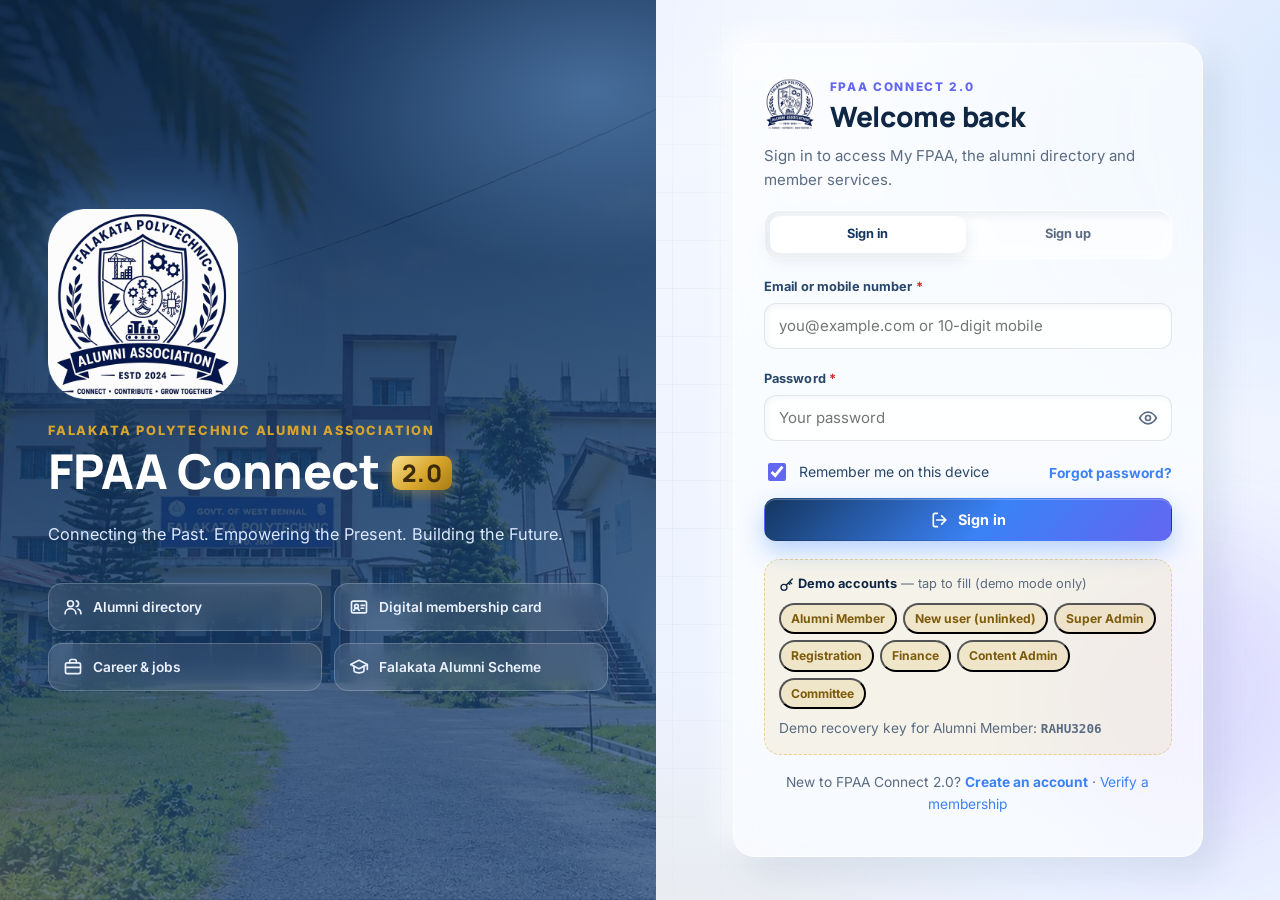
==== commit 1fb3b5ff: "Rename platform to FPAA Connect 2.0 - All visible text, page titles, certificates, cards, PPT and RE" ====
--- a/login.html
+++ b/login.html
@@ -3,8 +3,8 @@
 <head>
   <meta charset="UTF-8">
   <meta name="viewport" content="width=device-width, initial-scale=1, viewport-fit=cover">
-  <title>Sign in — FPAA Connect</title>
-  <meta name="description" content="Sign in to FPAA Connect, the official platform of Falakata Polytechnic Alumni Association.">
+  <title>Sign in — FPAA Connect 2.0</title>
+  <meta name="description" content="Sign in to FPAA Connect 2.0, the official platform of Falakata Polytechnic Alumni Association.">
   <meta name="theme-color" content="#15365F">
   <link rel="icon" type="image/png" href="assets/fpaa-icon-192.png">
   <link rel="apple-touch-icon" href="assets/fpaa-icon-192.png">
@@ -25,7 +25,7 @@
       <img src="assets/fpaa-logo.png" alt="FPAA emblem" data-logo>
       <div>
         <div class="fn">FALAKATA POLYTECHNIC ALUMNI ASSOCIATION</div>
-        <h1>FPAA Connect</h1>
+        <h1>FPAA Connect <span class="ver-badge">2.0</span></h1>
       </div>
       <p>Connecting the Past. Empowering the Present. Building the Future.</p>
       <div class="login-feats" id="loginFeats"></div>
--- a/style.css
+++ b/style.css
@@ -883,8 +883,6 @@
 .login-card .tabs .tab { flex: 1; padding: 8px 6px; font-size: .8rem; }
 .demo-accounts { margin-top: 18px; padding: 14px; border-radius: 16px; background: rgba(215, 165, 43, .10); border: 1px dashed rgba(215, 165, 43, .45); font-size: .8rem; }
 .demo-accounts .row { gap: 6px; margin-top: 8px; }
-.otp-inputs { display: flex; gap: 8px; justify-content: space-between; }
-.otp-inputs input { width: 100%; max-width: 52px; height: 54px; text-align: center; font-size: 1.3rem; font-weight: 800; padding: 0; }
 .pw-wrap { position: relative; }
 .pw-wrap .input { padding-right: 48px; }
 .pw-wrap .pw-toggle { position: absolute; right: 6px; top: 50%; transform: translateY(-50%); width: 36px; height: 36px; border: 0; background: transparent; color: var(--muted); border-radius: 10px; display: grid; place-items: center; }
@@ -998,8 +996,7 @@
   .sch-detail-head { grid-template-columns: minmax(0, 1fr); padding: 18px; }
   .site-footer { padding: 26px 16px 90px; }
   .login-card { padding: 22px; }
-  .otp-inputs input { height: 48px; }
-  .tabs { display: flex; overflow-x: auto; flex-wrap: nowrap; }
+    .tabs { display: flex; overflow-x: auto; flex-wrap: nowrap; }
   .toast-stack { top: 10px; right: 10px; width: calc(100vw - 20px); }
 }
 @media (max-width: 400px) {
@@ -1054,3 +1051,10 @@
 .site-footer {
   background: linear-gradient(135deg, rgba(11, 33, 65, .96), rgba(21, 54, 95, .93) 55%, rgba(30, 74, 128, .90)), var(--campus) center 55% / cover no-repeat, #0B2141;
 }
+
+/* ---------- 26 VERSION BADGE (FPAA Connect 2.0) ---------- */
+.ver-badge { display: inline-block; vertical-align: middle; padding: .12em .42em; margin-left: .12em; border-radius: .35em;
+  font-size: .5em; font-weight: 800; letter-spacing: .02em; line-height: 1.15; color: #3A2A05; background: var(--grad-gold);
+  box-shadow: 0 .15em .5em rgba(215, 165, 43, .35); text-shadow: none; position: relative; top: -.12em; }
+.sb-brand .t1 { white-space: nowrap; }
+.sb-brand .t1 .ver-badge { font-size: .62em; }
